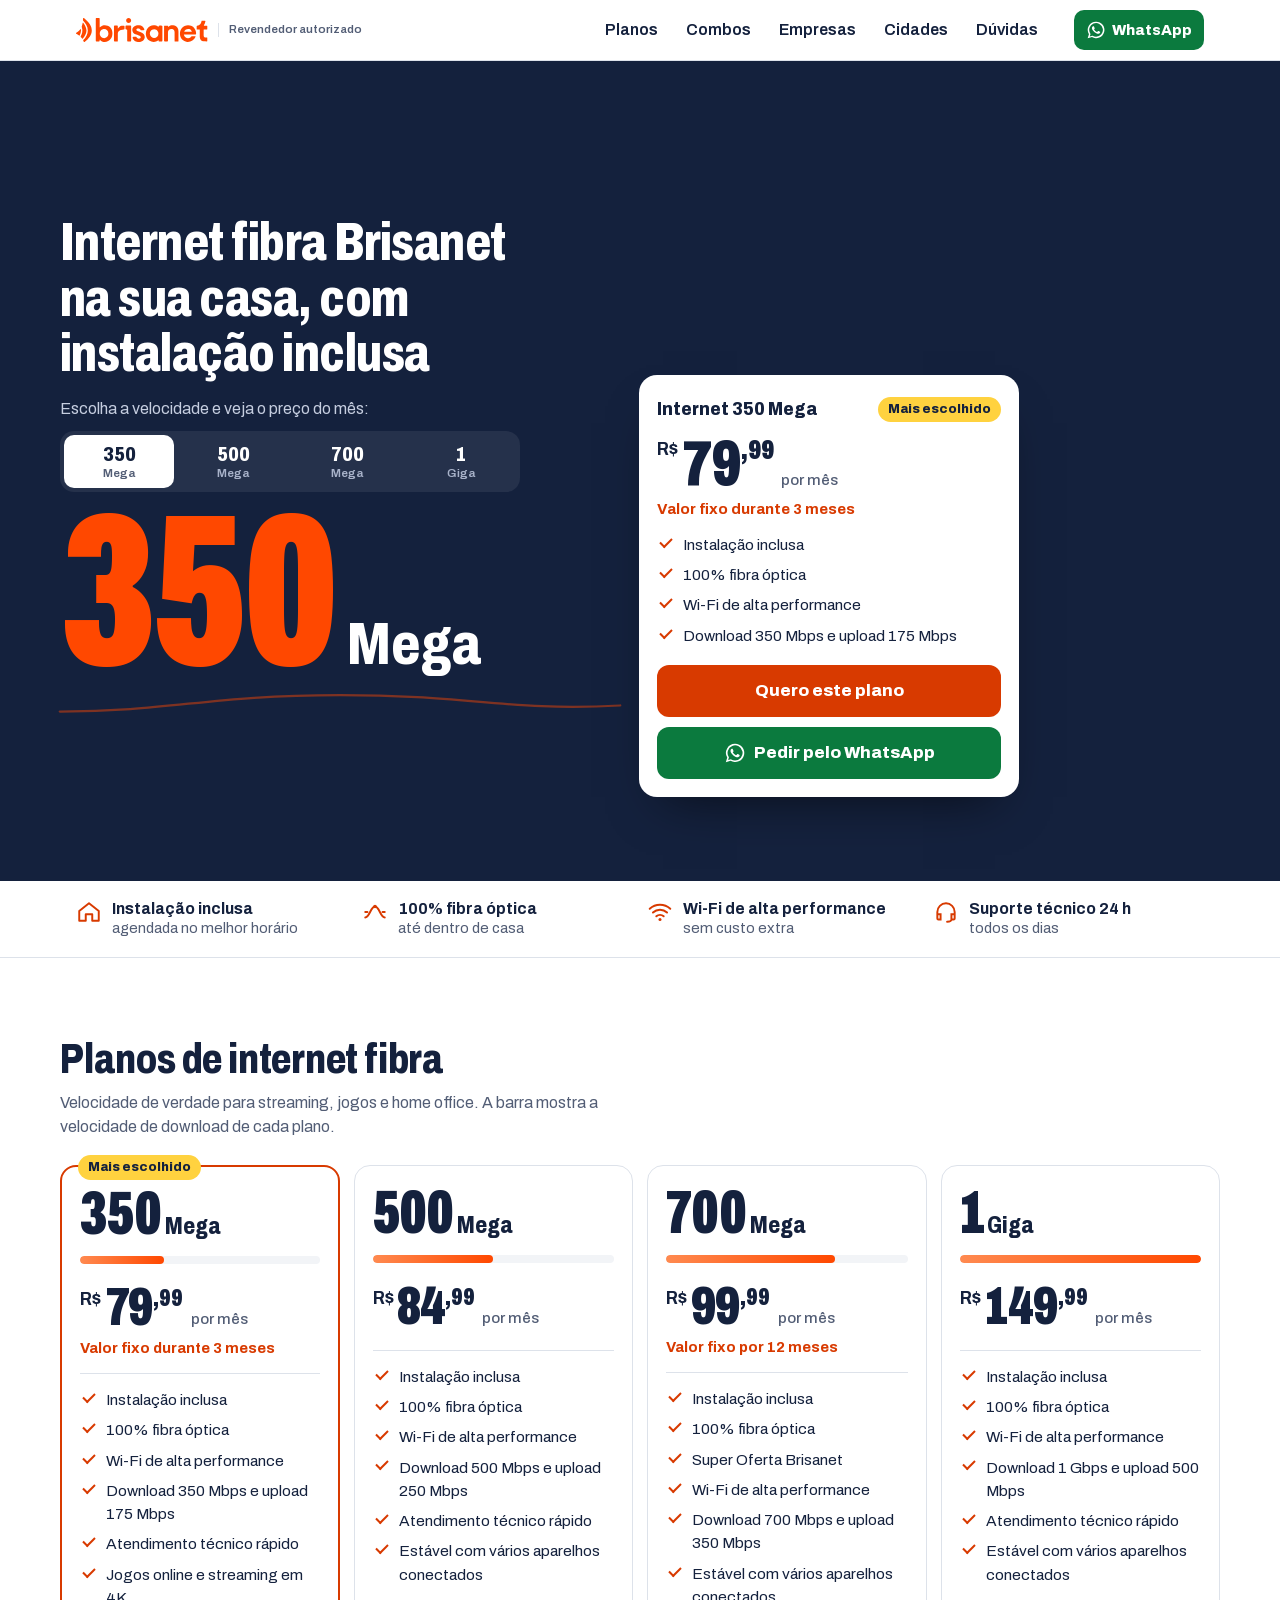
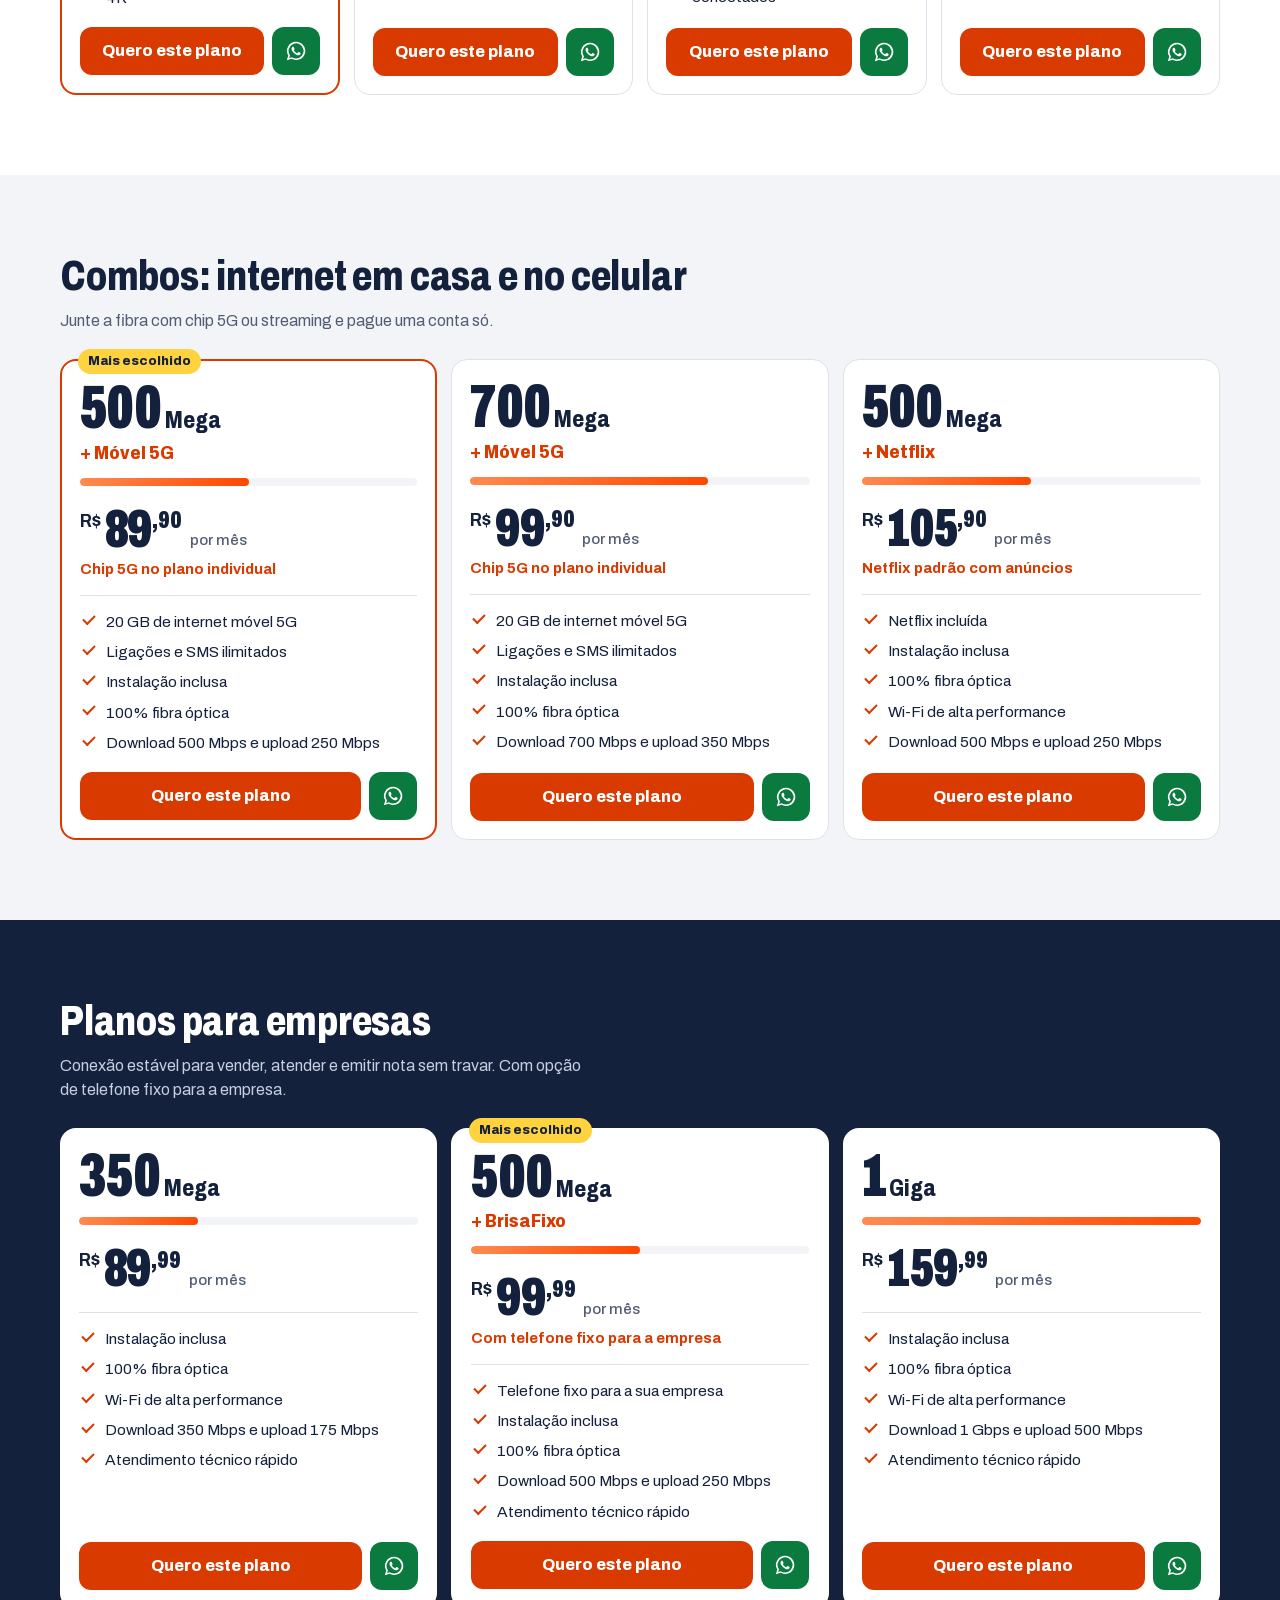
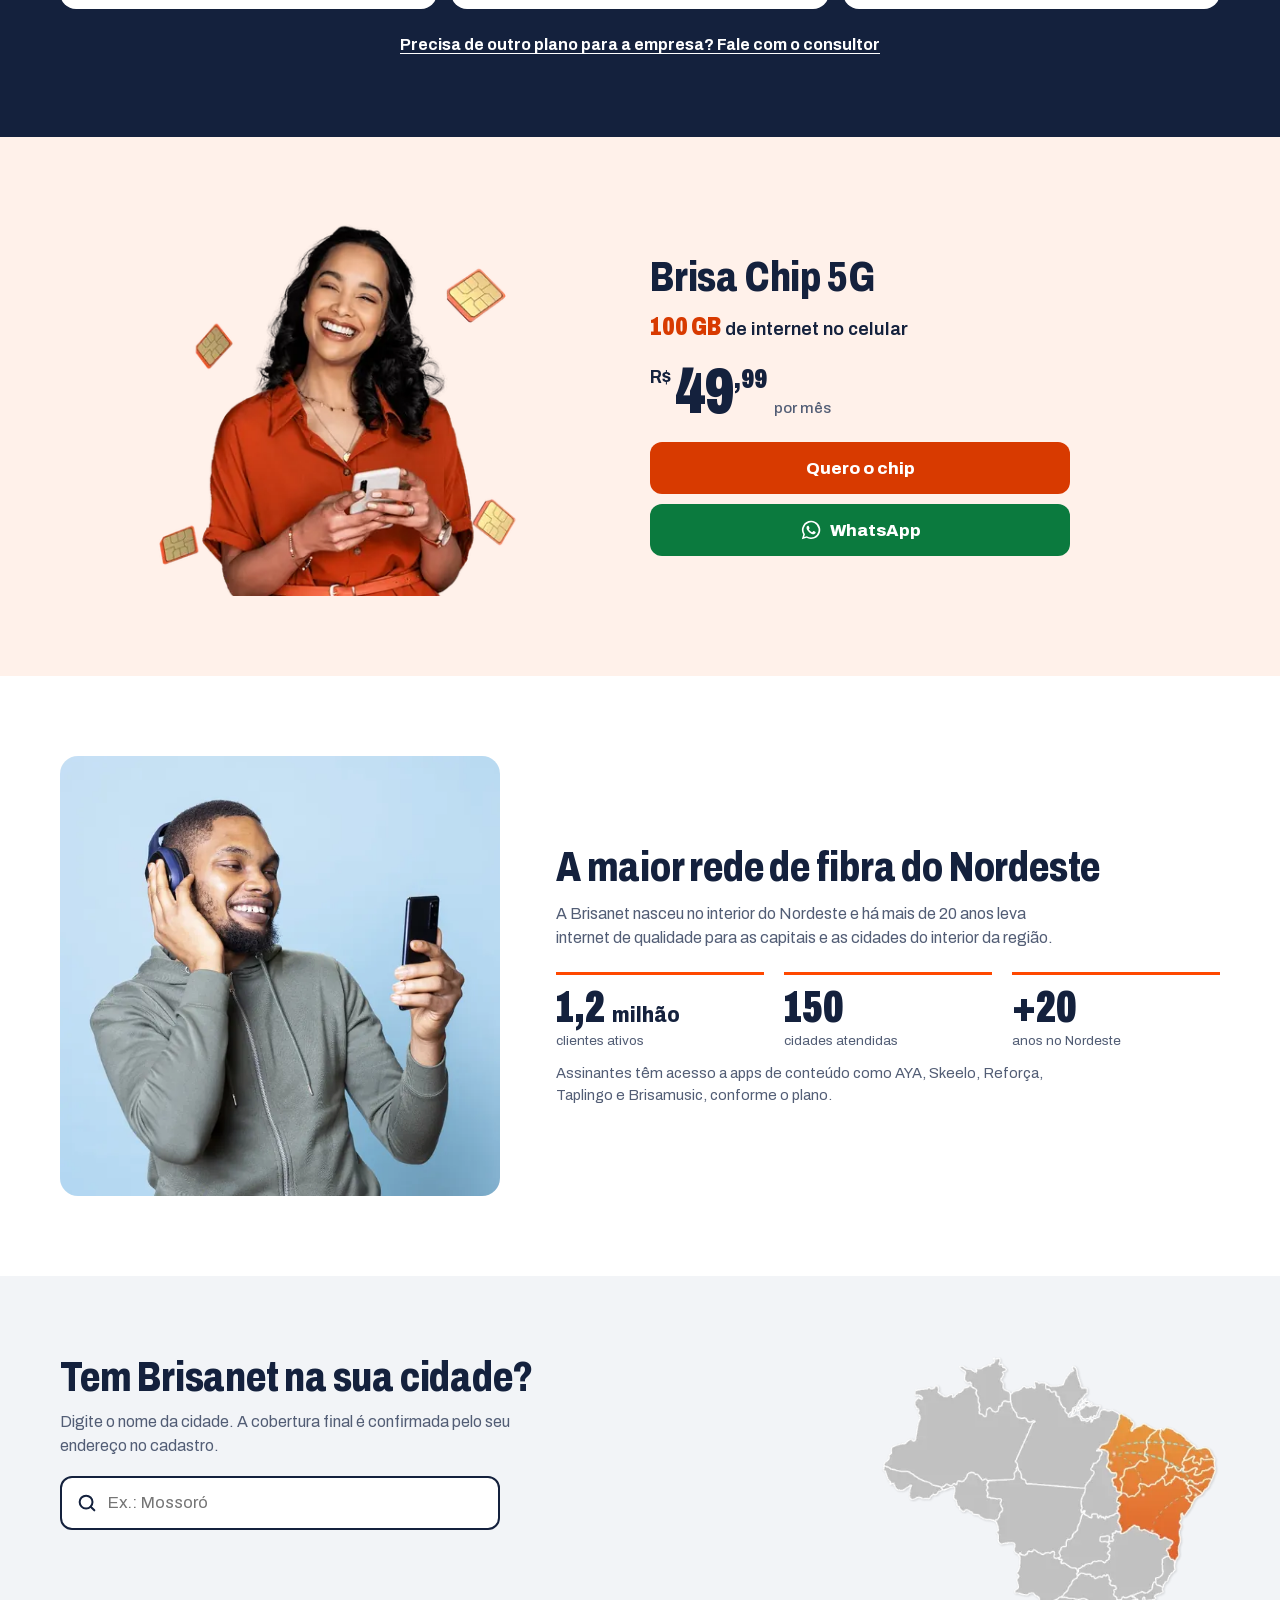
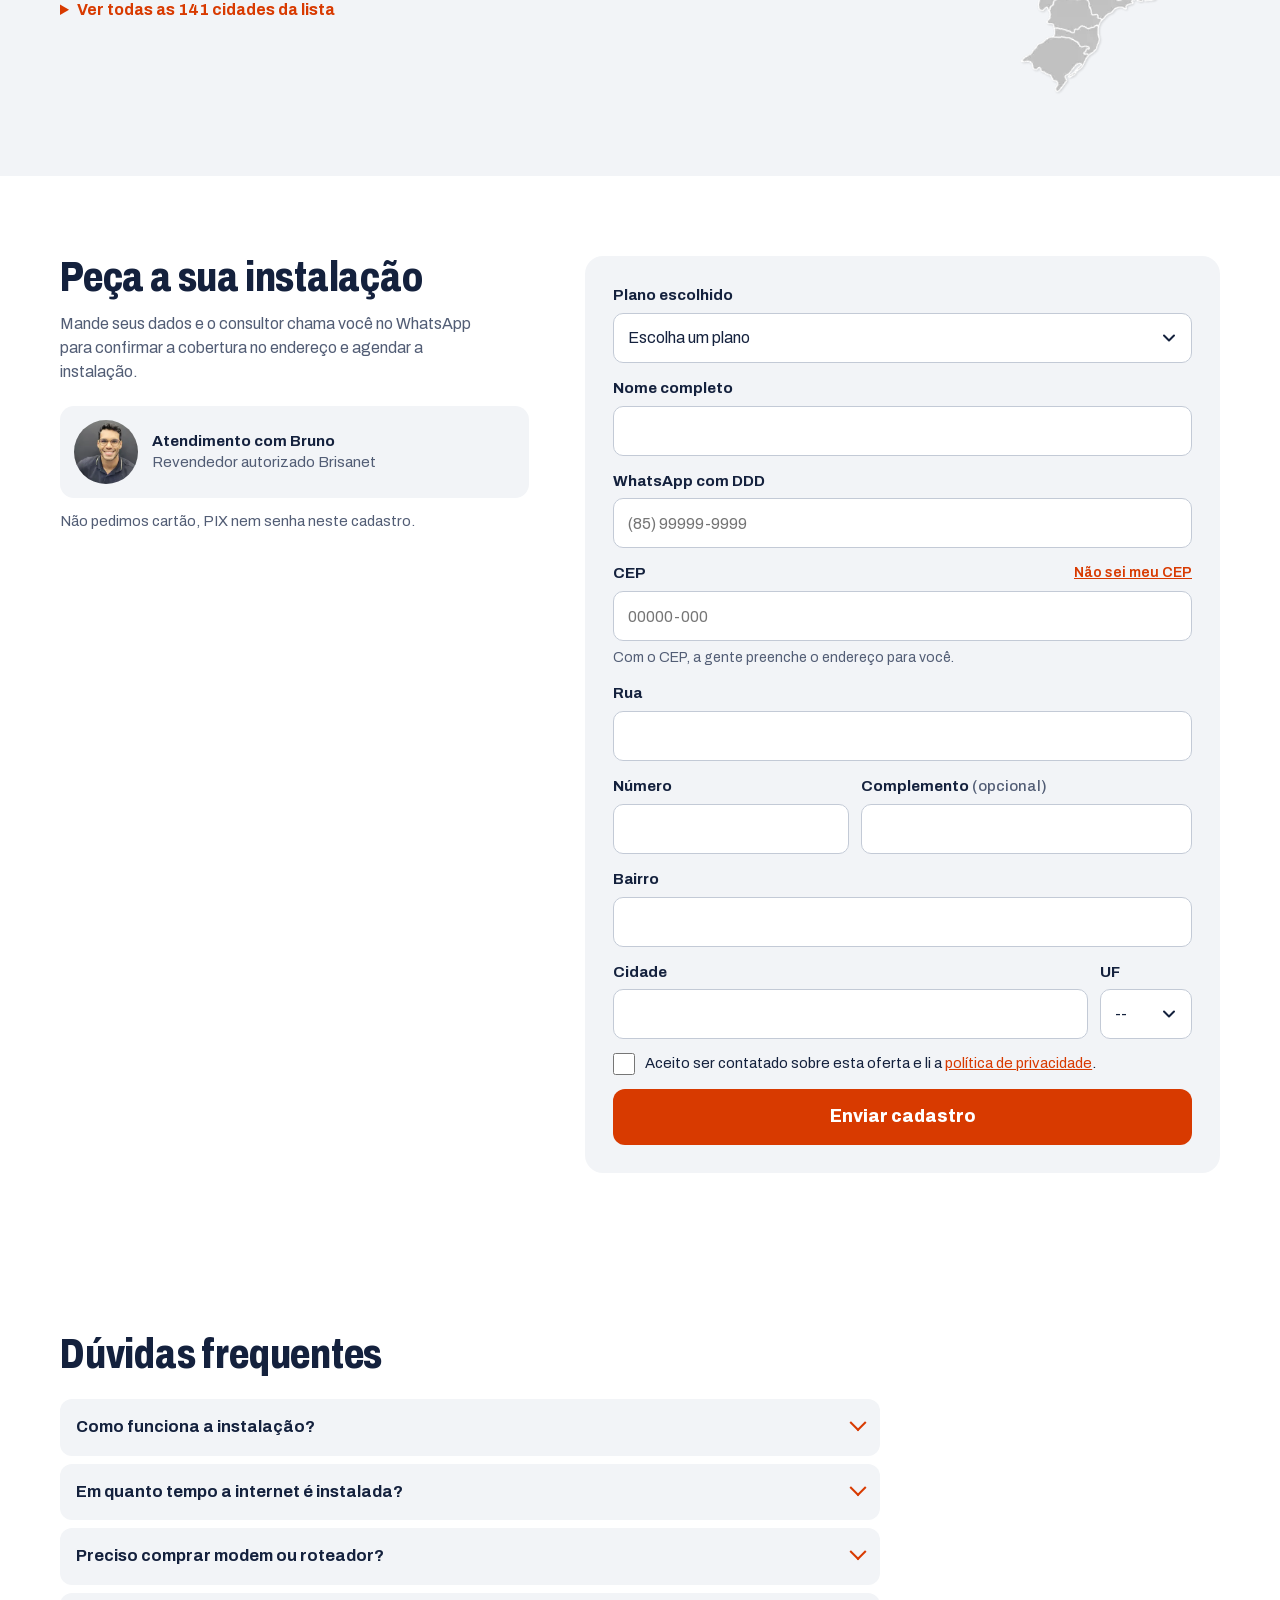
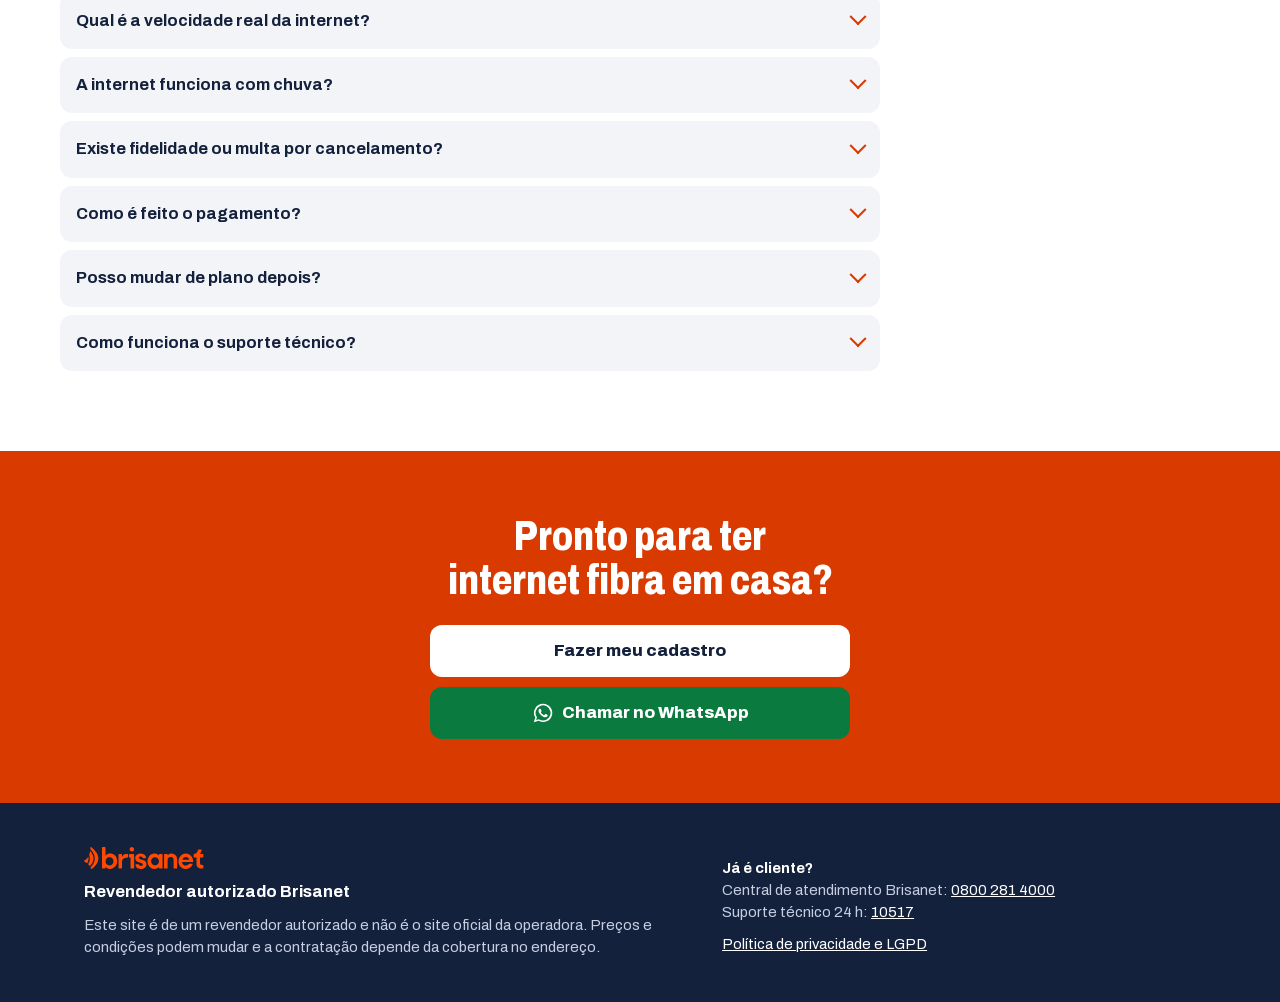
==== index.html @ 6a381bc9 "Prévia da página de ofertas de internet fibra" ====
<!doctype html>
<html lang="pt-BR" data-ads="AW-11127318292" data-ads-conversao="AW-11127318292/Clj4CPLHtpAbENqet6BB">
<head>
<meta charset="utf-8">
<meta name="viewport" content="width=device-width, initial-scale=1">
<meta name="robots" content="noindex, nofollow">
<title>Ofertas Brisanet | Internet fibra, combos e planos para empresas</title>
<meta name="description" content="Internet 100% fibra óptica da Brisanet com instalação inclusa. Veja os planos residenciais, combos com chip 5G e planos para empresas, e contrate com um revendedor autorizado pelo WhatsApp.">
<link rel="canonical" href="https://www.brisanetoferta.com.br/">
<meta name="theme-color" content="#d83a00">
<meta property="og:type" content="website">
<meta property="og:title" content="Ofertas Brisanet | Internet fibra com instalação inclusa">
<meta property="og:description" content="Planos de internet fibra, combos e planos para empresas. Contrate com um revendedor autorizado.">
<meta property="og:url" content="https://www.brisanetoferta.com.br/">
<meta property="og:image" content="https://www.brisanetoferta.com.br/assets/img/og.jpg">
<meta name="twitter:card" content="summary_large_image">
<link rel="icon" href="favicon.ico">
<link rel="preload" href="assets/fontes/archivo.woff2" as="font" type="font/woff2" crossorigin>
<link rel="preload" href="planos.json" as="fetch" crossorigin>
<link rel="stylesheet" href="assets/estilo.css?v=1">
</head>
<body>
<a class="pular" href="#planos">Pular para os planos</a>

<header class="topo">
  <div class="topo-in">
    <a class="marca" href="#inicio" aria-label="Ofertas Brisanet, início">
      <img src="assets/img/brisanet.svg" alt="Brisanet" width="132" height="24">
      <span class="selo-revenda">Revendedor autorizado</span>
    </a>
    <nav class="menu" aria-label="Seções">
      <a href="#planos">Planos</a>
      <a href="#combos">Combos</a>
      <a href="#empresas">Empresas</a>
      <a href="#cidades">Cidades</a>
      <a href="#duvidas">Dúvidas</a>
    </nav>
    <a class="topo-wa js-wa" data-msg="Olá! Vim pelo site de ofertas e quero saber dos planos de internet." href="#cadastro">
      <svg aria-hidden="true" viewBox="0 0 24 24"><use href="#i-wa"/></svg><span>WhatsApp</span>
    </a>
  </div>
</header>

<main id="inicio">
  <section class="hero" aria-labelledby="hero-titulo">
    <div class="hero-in">
      <div class="hero-texto">
        <h1 id="hero-titulo">Internet fibra Brisanet na sua casa, com instalação inclusa</h1>
        <p class="hero-sub">Escolha a velocidade e veja o preço do mês:</p>
        <div class="seletor" role="radiogroup" aria-label="Velocidade do plano" id="seletor"></div>
        <div class="velocimetro" aria-live="polite">
          <p class="numero"><span id="hero-num">350</span><span class="unidade" id="hero-uni">Mega</span></p>
          <svg class="fibra" viewBox="0 0 600 40" preserveAspectRatio="none" aria-hidden="true">
            <path class="base" pathLength="100" d="M0 30 C 120 30, 160 8, 300 8 S 480 30, 600 22"/>
            <path class="pulso" pathLength="100" d="M0 30 C 120 30, 160 8, 300 8 S 480 30, 600 22"/>
          </svg>
        </div>
      </div>
      <div class="hero-lado">
        <picture class="hero-foto">
          <source media="(min-width: 960px)" srcset="assets/img/familia-950.webp">
          <img src="[data-uri]" alt="Família brincando na sala de casa" width="950" height="717" fetchpriority="high">
        </picture>
        <div class="oferta" id="oferta">
          <div class="oferta-topo"><p class="oferta-nome" id="oferta-nome">Internet 350 Mega</p><span class="selo" id="oferta-selo" hidden>Mais escolhido</span></div>
          <p class="preco"><span class="rs">R$</span><span class="int" id="oferta-int">79</span><span class="cent" id="oferta-cent">,99</span><span class="mes">por mês</span></p>
          <p class="oferta-obs" id="oferta-obs"></p>
          <ul class="oferta-itens" id="oferta-itens"></ul>
          <div class="oferta-acoes">
            <a class="btn btn-principal js-quero" id="oferta-quero" href="#cadastro">Quero este plano</a>
            <a class="btn btn-wa js-wa" id="oferta-wa" href="#cadastro"><svg aria-hidden="true" viewBox="0 0 24 24"><use href="#i-wa"/></svg>Pedir pelo WhatsApp</a>
          </div>
        </div>
      </div>
    </div>
  </section>

  <section class="vantagens" aria-label="O que todo plano tem">
    <ul>
      <li><svg aria-hidden="true" viewBox="0 0 24 24"><use href="#i-casa"/></svg><span><b>Instalação inclusa</b> agendada no melhor horário</span></li>
      <li><svg aria-hidden="true" viewBox="0 0 24 24"><use href="#i-fibra"/></svg><span><b>100% fibra óptica</b> até dentro de casa</span></li>
      <li><svg aria-hidden="true" viewBox="0 0 24 24"><use href="#i-wifi"/></svg><span><b>Wi-Fi de alta performance</b> sem custo extra</span></li>
      <li><svg aria-hidden="true" viewBox="0 0 24 24"><use href="#i-suporte"/></svg><span><b>Suporte técnico 24 h</b> todos os dias</span></li>
    </ul>
  </section>

  <section class="secao" id="planos" aria-labelledby="planos-titulo">
    <div class="cabeca">
      <h2 id="planos-titulo">Planos de internet fibra</h2>
      <p>Velocidade de verdade para streaming, jogos e home office. A barra mostra a velocidade de download de cada plano.</p>
    </div>
    <div class="grade-planos" data-categoria="residencial"></div>
  </section>

  <section class="secao secao-nevoa" id="combos" aria-labelledby="combos-titulo">
    <div class="cabeca">
      <h2 id="combos-titulo">Combos: internet em casa e no celular</h2>
      <p>Junte a fibra com chip 5G ou streaming e pague uma conta só.</p>
    </div>
    <div class="grade-planos" data-categoria="combos"></div>
  </section>

  <section class="secao secao-tinta" id="empresas" aria-labelledby="empresas-titulo">
    <div class="cabeca">
      <h2 id="empresas-titulo">Planos para empresas</h2>
      <p>Conexão estável para vender, atender e emitir nota sem travar. Com opção de telefone fixo para a empresa.</p>
    </div>
    <div class="grade-planos" data-categoria="empresarial"></div>
    <p class="nota-centro"><a class="link-claro js-wa" data-msg="Olá! Tenho uma empresa e quero falar sobre outro plano empresarial." href="#cadastro">Precisa de outro plano para a empresa? Fale com o consultor</a></p>
  </section>

  <section class="secao chip" id="chip" aria-labelledby="chip-titulo" hidden>
    <div class="chip-in">
      <picture>
        <source media="(min-width: 720px)" srcset="assets/img/chip-640.webp">
        <img src="assets/img/chip-420.webp" alt="Mulher sorrindo com o celular na mão" width="640" height="607" loading="lazy" decoding="async">
      </picture>
      <div class="chip-texto">
        <h2 id="chip-titulo">Brisa Chip 5G</h2>
        <p class="chip-gb"><span id="chip-gb">100 GB</span> de internet no celular</p>
        <p class="preco preco-escuro"><span class="rs">R$</span><span class="int" id="chip-int">49</span><span class="cent" id="chip-cent">,99</span><span class="mes">por mês</span></p>
        <p id="chip-obs" class="chip-obs"></p>
        <div class="oferta-acoes">
          <a class="btn btn-principal js-quero" id="chip-quero" href="#cadastro">Quero o chip</a>
          <a class="btn btn-wa js-wa" id="chip-wa" href="#cadastro"><svg aria-hidden="true" viewBox="0 0 24 24"><use href="#i-wa"/></svg>WhatsApp</a>
        </div>
      </div>
    </div>
  </section>

  <section class="secao porque" aria-labelledby="porque-titulo">
    <div class="porque-in">
      <img class="porque-foto" src="assets/img/homem-600.webp" srcset="assets/img/homem-600.webp 600w, assets/img/homem-900.webp 900w" sizes="(min-width: 960px) 440px, 100vw" alt="Rapaz de fone de ouvido sorrindo para o celular" width="900" height="900" loading="lazy" decoding="async">
      <div>
        <h2 id="porque-titulo">A maior rede de fibra do Nordeste</h2>
        <p>A Brisanet nasceu no interior do Nordeste e há mais de 20 anos leva internet de qualidade para as capitais e as cidades do interior da região.</p>
        <dl class="numeros">
          <div><dt>clientes ativos</dt><dd>1,2 <span class="u">milhão</span></dd></div>
          <div><dt>cidades atendidas</dt><dd>150</dd></div>
          <div><dt>anos no Nordeste</dt><dd>+20</dd></div>
        </dl>
        <p class="nota">Assinantes têm acesso a apps de conteúdo como AYA, Skeelo, Reforça, Taplingo e Brisamusic, conforme o plano.</p>
      </div>
    </div>
  </section>

  <section class="secao secao-nevoa" id="cidades" aria-labelledby="cidades-titulo">
    <div class="cidades-in">
      <div>
        <h2 id="cidades-titulo">Tem Brisanet na sua cidade?</h2>
        <p>Digite o nome da cidade. A cobertura final é confirmada pelo seu endereço no cadastro.</p>
        <label class="vh" for="busca-cidade">Nome da cidade</label>
        <input id="busca-cidade" class="campo-busca" type="search" placeholder="Ex.: Mossoró" autocomplete="address-level2">
        <p class="resultado-cidade" id="resultado-cidade" aria-live="polite"></p>
        <ul class="lista-cidades" id="lista-cidades"></ul>
        <details class="todas-cidades"><summary>Ver todas as cidades da lista</summary><div id="todas-cidades"></div></details>
      </div>
      <img class="mapa" src="assets/img/nordeste-460.webp" alt="Mapa do Brasil com a região Nordeste destacada em laranja" width="460" height="460" loading="lazy" decoding="async">
    </div>
  </section>

  <section class="secao cadastro" id="cadastro" aria-labelledby="cadastro-titulo">
    <div class="cadastro-in">
      <div class="cadastro-intro">
        <h2 id="cadastro-titulo">Peça a sua instalação</h2>
        <p>Mande seus dados e o consultor chama você no WhatsApp para confirmar a cobertura no endereço e agendar a instalação.</p>
        <div class="consultor">
          <img src="assets/img/consultor-200.webp" srcset="assets/img/consultor-200.webp 1x, assets/img/consultor-400.webp 2x" alt="" width="72" height="72" loading="lazy" decoding="async">
          <p><b>Atendimento com <span class="js-consultor">o consultor</span></b><br>Revendedor autorizado <span class="js-operadora">Brisanet</span></p>
        </div>
        <p class="aviso-seguro">Não pedimos cartão, PIX nem senha neste cadastro.</p>
      </div>

      <form class="form" id="form-cadastro" novalidate>
        <div class="campo">
          <label for="f-plano">Plano escolhido</label>
          <select id="f-plano" name="plano" required></select>
        </div>
        <div class="campo">
          <label for="f-nome">Nome completo</label>
          <input id="f-nome" name="nome" autocomplete="name" required maxlength="100">
        </div>
        <div class="campo">
          <label for="f-tel">WhatsApp com DDD</label>
          <input id="f-tel" name="telefone" type="tel" inputmode="tel" autocomplete="tel-national" placeholder="(85) 99999-9999" required maxlength="16">
        </div>
        <div class="campo campo-cep">
          <label for="f-cep">CEP</label>
          <input id="f-cep" name="cep" inputmode="numeric" autocomplete="postal-code" placeholder="00000-000" maxlength="9">
          <a class="nao-sei" href="https://buscacepinter.correios.com.br/app/localidade_logradouro/index.php" target="_blank" rel="noopener">Não sei meu CEP</a>
          <p class="dica" id="cep-dica" aria-live="polite">Com o CEP, a gente preenche o endereço para você.</p>
        </div>
        <div class="campo">
          <label for="f-rua">Rua</label>
          <input id="f-rua" name="rua" autocomplete="address-line1" required maxlength="120">
        </div>
        <div class="linha-2">
          <div class="campo">
            <label for="f-num">Número</label>
            <input id="f-num" name="numero" inputmode="numeric" required maxlength="20">
          </div>
          <div class="campo">
            <label for="f-comp">Complemento <span class="opc">(opcional)</span></label>
            <input id="f-comp" name="complemento" autocomplete="address-line2" maxlength="80">
          </div>
        </div>
        <div class="campo">
          <label for="f-bairro">Bairro</label>
          <input id="f-bairro" name="bairro" autocomplete="address-level3" maxlength="80">
        </div>
        <div class="linha-2 linha-cidade">
          <div class="campo">
            <label for="f-cidade">Cidade</label>
            <input id="f-cidade" name="cidade" autocomplete="address-level2" required maxlength="80">
          </div>
          <div class="campo">
            <label for="f-uf">UF</label>
            <select id="f-uf" name="uf" autocomplete="address-level1">
              <option value="">--</option><option>AL</option><option>BA</option><option>CE</option><option>MA</option><option>PB</option><option>PE</option><option>PI</option><option>RN</option><option>SE</option><option>Outro</option>
            </select>
          </div>
        </div>
        <div class="isca" aria-hidden="true">
          <label for="f-site">Deixe este campo vazio</label>
          <input id="f-site" name="site_empresa" tabindex="-1" autocomplete="off">
        </div>
        <label class="aceite"><input type="checkbox" name="aceite" value="1" required> <span>Aceito ser contatado sobre esta oferta e li a <a href="privacidade.html">política de privacidade</a>.</span></label>
        <p class="erro-form" id="erro-form" role="alert"></p>
        <button class="btn btn-principal btn-enviar" type="submit">Enviar cadastro</button>
      </form>

      <div class="sucesso" id="sucesso" hidden tabindex="-1">
        <svg aria-hidden="true" viewBox="0 0 24 24"><use href="#i-ok"/></svg>
        <h3>Cadastro recebido</h3>
        <p id="sucesso-texto">O consultor vai chamar você no WhatsApp para confirmar a cobertura e agendar a instalação.</p>
        <p class="demo" id="sucesso-demo" hidden>Prévia de demonstração: nesta versão de teste o cadastro não é gravado.</p>
        <a class="btn btn-wa js-wa" id="sucesso-wa" href="#cadastro"><svg aria-hidden="true" viewBox="0 0 24 24"><use href="#i-wa"/></svg>Adiantar pelo WhatsApp</a>
      </div>
    </div>
  </section>

  <section class="secao duvidas" id="duvidas" aria-labelledby="duvidas-titulo">
    <h2 id="duvidas-titulo">Dúvidas frequentes</h2>
    <div class="lista-duvidas">
      <details><summary>Como funciona a instalação?</summary><p>A instalação é inclusa e feita por técnicos especializados. O horário é agendado com você, e a equipe deixa tudo funcionando, incluindo o Wi-Fi.</p></details>
      <details><summary>Em quanto tempo a internet é instalada?</summary><p>Depois da contratação, a instalação costuma ser agendada em até 48 horas. O serviço em si leva de 1 a 4 horas, conforme o local.</p></details>
      <details><summary>Preciso comprar modem ou roteador?</summary><p>Não. O equipamento necessário é fornecido, incluindo o modem com Wi-Fi.</p></details>
      <details><summary>Qual é a velocidade real da internet?</summary><p>Como em qualquer rede, podem acontecer pequenas oscilações, mas a fibra é estável no dia a dia. Se houver instabilidade, a equipe técnica resolve com agilidade.</p></details>
      <details><summary>A internet funciona com chuva?</summary><p>Sim. A fibra óptica não é afetada por chuva, diferente de outras tecnologias.</p></details>
      <details><summary>Existe fidelidade ou multa por cancelamento?</summary><p>Sim, os planos têm fidelidade contratual. Se cancelar antes do prazo, é cobrada a multa prevista em contrato. O consultor explica as condições do seu plano antes de fechar.</p></details>
      <details><summary>Como é feito o pagamento?</summary><p>Cartão de crédito, débito automático, boleto ou PIX, direto com a operadora. O vencimento é escolhido na contratação.</p></details>
      <details><summary>Posso mudar de plano depois?</summary><p>Pode. Dá para aumentar ou diminuir a velocidade quando quiser, falando com o atendimento.</p></details>
      <details><summary>Como funciona o suporte técnico?</summary><p>O suporte da Brisanet funciona 24 horas, 7 dias por semana, pelo telefone 10517, pelo WhatsApp ou pelo chat.</p></details>
    </div>
  </section>

  <section class="final" aria-labelledby="final-titulo">
    <h2 id="final-titulo">Pronto para ter internet fibra em casa?</h2>
    <div class="oferta-acoes">
      <a class="btn btn-claro" href="#cadastro">Fazer meu cadastro</a>
      <a class="btn btn-wa js-wa" data-msg="Olá! Vim pelo site de ofertas e quero contratar internet fibra." href="#cadastro"><svg aria-hidden="true" viewBox="0 0 24 24"><use href="#i-wa"/></svg>Chamar no WhatsApp</a>
    </div>
  </section>
</main>

<footer class="rodape">
  <div class="rodape-in">
    <div>
      <img src="assets/img/brisanet.svg" alt="Brisanet" width="132" height="24" class="rodape-logo">
      <p class="revenda"><b>Revendedor autorizado <span class="js-operadora">Brisanet</span></b></p>
      <p>Este site é de um revendedor autorizado e não é o site oficial da operadora. Preços e condições podem mudar e a contratação depende da cobertura no endereço.</p>
    </div>
    <div>
      <p><b>Já é cliente?</b><br>Central de atendimento Brisanet: <a href="tel:08002814000">0800 281 4000</a><br>Suporte técnico 24 h: <a href="tel:10517">10517</a></p>
      <p><a href="privacidade.html">Política de privacidade e LGPD</a></p>
    </div>
  </div>
</footer>

<div class="barra-fixa" id="barra-fixa" aria-hidden="true">
  <a class="btn btn-principal" href="#cadastro" tabindex="-1">Quero contratar</a>
  <a class="btn btn-wa js-wa" data-msg="Olá! Vim pelo site de ofertas e quero contratar internet fibra." href="#cadastro" tabindex="-1" aria-label="WhatsApp"><svg aria-hidden="true" viewBox="0 0 24 24"><use href="#i-wa"/></svg>WhatsApp</a>
</div>

<svg width="0" height="0" style="position:absolute" aria-hidden="true">
  <symbol id="i-wa" viewBox="0 0 24 24"><path fill="currentColor" d="M12.04 2a9.9 9.9 0 0 0-8.5 14.98L2 22l5.16-1.5A9.93 9.93 0 1 0 12.04 2Zm0 18.1a8.17 8.17 0 0 1-4.17-1.14l-.3-.18-3.06.89.9-2.98-.2-.31a8.2 8.2 0 1 1 6.83 3.72Zm4.5-6.13c-.25-.12-1.46-.72-1.68-.8-.23-.08-.39-.12-.55.12-.17.25-.64.8-.78.97-.15.16-.29.18-.54.06a6.7 6.7 0 0 1-3.32-2.9c-.25-.43.25-.4.72-1.33.08-.17.04-.31-.02-.43-.06-.12-.55-1.33-.76-1.82-.2-.48-.4-.41-.55-.42h-.47a.9.9 0 0 0-.65.3 2.74 2.74 0 0 0-.85 2.03 4.76 4.76 0 0 0 1 2.53 10.9 10.9 0 0 0 4.17 3.68c1.55.67 2.16.73 2.94.61.47-.07 1.46-.6 1.66-1.17.2-.58.2-1.07.15-1.17-.06-.1-.22-.17-.47-.29Z"/></symbol>
  <symbol id="i-casa" viewBox="0 0 24 24"><path fill="none" stroke="currentColor" stroke-width="1.8" stroke-linejoin="round" d="M3 11 12 4l9 7v9h-6v-6H9v6H3z"/></symbol>
  <symbol id="i-fibra" viewBox="0 0 24 24"><path fill="none" stroke="currentColor" stroke-width="1.8" stroke-linecap="round" d="M3 17c4 0 5-10 9-10s5 10 9 10M3 12h2m14 0h2"/><circle cx="12" cy="7" r="1.6" fill="currentColor"/></symbol>
  <symbol id="i-wifi" viewBox="0 0 24 24"><path fill="none" stroke="currentColor" stroke-width="1.8" stroke-linecap="round" d="M2.5 9a14 14 0 0 1 19 0M5.5 12.5a9.5 9.5 0 0 1 13 0M8.6 16a5 5 0 0 1 6.8 0"/><circle cx="12" cy="19" r="1.4" fill="currentColor"/></symbol>
  <symbol id="i-suporte" viewBox="0 0 24 24"><path fill="none" stroke="currentColor" stroke-width="1.8" stroke-linecap="round" d="M4 14v-2a8 8 0 0 1 16 0v2M4 14h3v5H5a1 1 0 0 1-1-1zm16 0h-3v5h2a1 1 0 0 0 1-1zM17 19c0 1.5-2 2-4 2"/></symbol>
  <symbol id="i-ok" viewBox="0 0 24 24"><circle cx="12" cy="12" r="10" fill="currentColor"/><path fill="none" stroke="#fff" stroke-width="2.2" stroke-linecap="round" stroke-linejoin="round" d="m7.5 12.5 3 3 6-6.5"/></symbol>
</svg>
<noscript><p class="sem-js">Ative o JavaScript para ver os preços, ou chame no WhatsApp pelo número do anúncio.</p></noscript>
<script src="assets/app.js?v=1" defer></script>
</body>
</html>
---- assets/estilo.css ----
@font-face{font-family:Archivo;font-style:normal;font-weight:100 900;font-stretch:62% 125%;font-display:swap;src:url(fontes/archivo.woff2) format("woff2")}

:root{
  --laranja:#ff4800;          /* cor da marca: numerais grandes e linha de fibra */
  --laranja-botao:#d83a00;    /* botões com texto branco (contraste AA) */
  --laranja-escuro:#b02f00;
  --laranja-claro:#fff1ea;
  --tinta:#14213d;
  --tinta-2:#1f2f55;
  --suave:#525d75;
  --linha:#dde2ea;
  --nevoa:#f2f4f7;
  --amarelo:#ffd23f;
  --verde:#0b7a3e;
  --verde-escuro:#08602f;
  --erro:#b42318;
  --largura:1160px;
}

*,*::before,*::after{box-sizing:border-box}
html{scroll-behavior:smooth;scroll-padding-top:72px;-webkit-text-size-adjust:100%}
@media (prefers-reduced-motion:reduce){html{scroll-behavior:auto}}
body{margin:0;background:#fff;color:var(--tinta);font-family:Archivo,system-ui,-apple-system,"Segoe UI",sans-serif;font-size:1rem;line-height:1.5;padding-bottom:76px}
img{max-width:100%;height:auto;display:block}
a{color:var(--laranja-botao)}
h1,h2,h3{margin:0;line-height:1.05;text-wrap:balance}
p{margin:0}
button,input,select{font:inherit;color:inherit}
:focus-visible{outline:3px solid var(--amarelo);outline-offset:2px}
.vh{position:absolute;width:1px;height:1px;overflow:hidden;clip:rect(0 0 0 0);white-space:nowrap}
[hidden]{display:none!important}
.pular{position:absolute;left:12px;top:-60px;z-index:60;background:var(--tinta);color:#fff;padding:10px 14px;border-radius:8px;font-weight:700}
.pular:focus{top:10px}

/* ---------- botões ---------- */
.btn{display:inline-flex;align-items:center;justify-content:center;gap:8px;min-height:52px;padding:12px 20px;border:0;border-radius:12px;font-weight:800;font-size:1.05rem;line-height:1.15;text-align:center;text-decoration:none;cursor:pointer;transition:background-color .15s}
.btn svg{width:22px;height:22px;flex:none}
.btn-principal{background:var(--laranja-botao);color:#fff}
.btn-principal:hover{background:var(--laranja-escuro)}
.btn-wa{background:var(--verde);color:#fff}
.btn-wa:hover{background:var(--verde-escuro)}
.btn-claro{background:#fff;color:var(--tinta)}
.btn-claro:hover{background:var(--nevoa)}

/* ---------- topo ---------- */
.topo{position:sticky;top:0;z-index:40;background:#fff;border-bottom:1px solid var(--linha)}
.topo-in{max-width:var(--largura);margin:0 auto;padding:10px 16px;display:flex;align-items:center;gap:12px;min-height:60px}
.marca{display:flex;align-items:center;gap:10px;text-decoration:none;margin-right:auto;min-width:0}
.marca img{width:112px;height:auto}
.selo-revenda{font-size:.72rem;line-height:1.15;font-weight:600;color:var(--suave);border-left:1px solid var(--linha);padding-left:10px;max-width:9ch}
.menu{display:none}
.topo-wa{display:inline-flex;align-items:center;gap:6px;background:var(--verde);color:#fff;text-decoration:none;font-weight:800;font-size:.92rem;padding:9px 12px;border-radius:10px;white-space:nowrap}
.topo-wa svg{width:20px;height:20px}

/* ---------- hero ---------- */
.hero{background:var(--tinta);color:#fff;padding:28px 16px 40px;overflow:hidden}
.hero-in{max-width:var(--largura);margin:0 auto;display:grid;gap:22px}
.hero h1{font-size:clamp(1.9rem,1.2rem + 3.2vw,3.3rem);font-weight:800;font-stretch:76%;letter-spacing:-.01em;max-width:17ch}
.hero-sub{color:#c6cee0;margin:16px 0 10px;font-size:1rem}
.seletor{display:grid;grid-template-columns:repeat(4,1fr);gap:4px;background:rgba(255,255,255,.07);padding:4px;border-radius:14px;max-width:460px}
.seletor button{background:transparent;color:#fff;border:0;border-radius:10px;padding:9px 2px 8px;cursor:pointer;font-weight:800;font-stretch:80%;font-size:1.3rem;line-height:1}
.seletor button small{display:block;font-size:.74rem;font-weight:600;font-stretch:100%;color:#a9b3ca;margin-top:3px}
.seletor button[aria-checked="true"]{background:#fff;color:var(--tinta)}
.seletor button[aria-checked="true"] small{color:var(--suave)}
.seletor button:not([aria-checked="true"]):hover{background:rgba(255,255,255,.1)}
.velocimetro{margin-top:14px;max-width:560px}
.numero{display:flex;align-items:baseline;gap:.06em;margin:0;color:var(--laranja);font-weight:900;font-stretch:62%;font-size:clamp(7.2rem,2.6rem + 21vw,13.5rem);line-height:.8;letter-spacing:-.015em;font-variant-numeric:tabular-nums}
.numero .unidade{color:#fff;font-size:.27em;font-weight:800;font-stretch:78%;letter-spacing:0}
.numero.troca #hero-num{animation:sobe .32s cubic-bezier(.2,.7,.2,1)}
@keyframes sobe{from{transform:translateY(.12em);opacity:.25}to{transform:none;opacity:1}}
.fibra{display:block;width:100%;height:30px;margin-top:10px;overflow:visible}
.fibra path{fill:none;stroke-linecap:round}
.fibra .base{stroke:rgba(255,72,0,.45);stroke-width:3}
.fibra .pulso{stroke:#ffe1d3;stroke-width:5;stroke-dasharray:12 120;stroke-dashoffset:12;opacity:0}
.velocimetro.anda .pulso{animation:pulso 1s cubic-bezier(.35,.1,.25,1) forwards}
@keyframes pulso{0%{stroke-dashoffset:12;opacity:1}80%{opacity:1}100%{stroke-dashoffset:-104;opacity:0}}
@media (prefers-reduced-motion:reduce){.velocimetro.anda .pulso,.numero.troca #hero-num{animation:none}}

.hero-foto{display:none}
.oferta{background:#fff;color:var(--tinta);border-radius:18px;padding:20px 18px 18px;box-shadow:0 24px 48px -24px rgba(0,0,0,.6)}
.oferta-topo{display:flex;align-items:center;justify-content:space-between;gap:10px;flex-wrap:wrap}
.oferta-nome{font-weight:800;font-stretch:85%;font-size:1.2rem}
.selo{display:inline-block;background:var(--amarelo);color:var(--tinta);font-weight:800;font-size:.8rem;line-height:1;padding:6px 10px;border-radius:999px;white-space:nowrap}
.oferta-obs{color:var(--laranja-botao);font-weight:700;font-size:.95rem;min-height:0}
.oferta-obs:empty{display:none}

/* preço no formato de etiqueta */
.preco{display:flex;align-items:flex-start;margin:8px 0 2px;line-height:1;font-weight:900;font-stretch:68%;color:var(--tinta);font-variant-numeric:tabular-nums}
.preco .rs{font-size:1.15rem;font-weight:700;font-stretch:90%;margin:.5rem .22rem 0 0}
.preco .int{font-size:4rem;letter-spacing:-.02em}
.preco .cent{font-size:1.7rem;margin-top:.32rem}
.preco .mes{align-self:flex-end;margin:0 0 .5rem .45rem;font-size:.95rem;font-weight:500;font-stretch:100%;color:var(--suave)}

.itens{list-style:none;margin:12px 0 0;padding:0;display:grid;gap:7px;font-size:.97rem}
.itens li{position:relative;padding-left:26px}
.itens li::before{content:"";position:absolute;left:3px;top:.32em;width:12px;height:7px;border-left:2.5px solid var(--laranja-botao);border-bottom:2.5px solid var(--laranja-botao);transform:rotate(-45deg)}
.oferta-acoes{display:grid;gap:10px;margin-top:18px}

/* ---------- faixa de vantagens ---------- */
.vantagens{border-bottom:1px solid var(--linha)}
.vantagens ul{list-style:none;margin:0 auto;padding:18px 16px;max-width:var(--largura);display:grid;grid-template-columns:1fr 1fr;gap:16px 14px}
.vantagens li{display:flex;gap:10px;align-items:flex-start;font-size:.92rem;line-height:1.3;color:var(--suave)}
.vantagens b{display:block;color:var(--tinta);font-size:.98rem}
.vantagens svg{width:26px;height:26px;flex:none;color:var(--laranja-botao)}

/* ---------- seções ---------- */
.secao{padding:52px 16px}
.secao>*{max-width:var(--largura);margin-left:auto;margin-right:auto}
.secao-nevoa{background:var(--nevoa)}
.secao-tinta{background:var(--tinta);color:#fff}
.cabeca{margin-bottom:26px}
.cabeca h2,.secao h2{font-size:clamp(1.75rem,1.25rem + 2.2vw,2.6rem);font-weight:800;font-stretch:78%;letter-spacing:-.005em}
.cabeca p{margin-top:10px;color:var(--suave);max-width:60ch}
.secao-tinta .cabeca p{color:#c6cee0}
.nota-centro{margin-top:24px;text-align:center}
.link-claro{color:#fff;font-weight:700;text-underline-offset:3px}

/* cartões de plano */
.grade-planos{display:grid;gap:14px}
.plano{background:#fff;color:var(--tinta);border:1px solid var(--linha);border-radius:16px;padding:20px 18px 18px;display:flex;flex-direction:column;position:relative}
.plano.destaque{border:2px solid var(--laranja-botao)}
.plano .selo{position:absolute;top:-12px;left:16px}
.plano-tit{display:flex;flex-wrap:wrap;align-items:baseline;column-gap:.18em;font-weight:900;font-stretch:64%;line-height:.9}
.plano-tit .n{font-size:3.6rem;color:var(--tinta);letter-spacing:-.01em}
.plano-tit .u{font-size:1.45rem;font-weight:800;font-stretch:80%}
.plano-tit .extra{flex-basis:100%;font-size:1.2rem;font-weight:800;font-stretch:85%;color:var(--laranja-botao);margin-top:6px;line-height:1.15}
.barra-vel{height:8px;border-radius:99px;background:var(--nevoa);margin:14px 0 4px;overflow:hidden}
.barra-vel span{display:block;height:100%;width:calc(var(--p,0)*100%);background:linear-gradient(90deg,#ff8a50,var(--laranja));border-radius:inherit}
.barra-legenda{font-size:.8rem;color:var(--suave)}
.plano .preco{margin-top:14px}
.plano .preco .int{font-size:3.3rem}
.plano .preco .cent{font-size:1.45rem}
.plano-obs{color:var(--laranja-botao);font-weight:700;font-size:.93rem}
.plano .itens{margin-top:14px;padding-top:14px;border-top:1px solid var(--linha)}
.plano-acoes{display:grid;grid-template-columns:1fr auto;gap:8px;margin-top:auto;padding-top:18px}
.plano-acoes .btn{min-height:48px;padding:10px 14px;font-size:1rem}
.plano-acoes .btn-wa{padding:10px 13px}
.secao-tinta .plano{border-color:transparent}

/* chip */
.chip{background:var(--laranja-claro)}
.chip-in{display:grid;gap:20px;align-items:center}
.chip-in picture img{width:100%;max-width:400px;margin:0 auto}
.chip-gb{margin-top:8px;font-size:1.15rem;font-weight:600}
.chip-gb span{font-weight:900;font-stretch:70%;font-size:1.6rem;color:var(--laranja-botao)}
.preco-escuro{margin-top:14px}
.chip-obs{color:var(--suave)}
.chip-obs:empty{display:none}
.chip .oferta-acoes{max-width:420px}

/* por que */
.porque-in{display:grid;gap:24px;align-items:center}
.porque-foto{border-radius:18px;width:100%;max-width:440px;aspect-ratio:1;object-fit:cover}
.porque-in p{margin-top:12px;color:var(--suave);max-width:58ch}
.numeros{display:grid;grid-template-columns:repeat(3,1fr);gap:10px;margin:22px 0 0}
.numeros div{display:flex;flex-direction:column-reverse;border-top:3px solid var(--laranja);padding-top:10px}
.numeros dt{font-size:.85rem;color:var(--suave);line-height:1.2;margin-top:4px}
.numeros dd{margin:0;font-weight:900;font-stretch:66%;font-size:clamp(1.9rem,1.4rem + 2vw,2.8rem);line-height:1;white-space:nowrap}
.numeros dd .u{font-size:.5em;font-stretch:85%;font-weight:800;margin-left:2px}
.nota{font-size:.92rem}

/* cidades */
.cidades-in{display:grid;gap:24px;align-items:start}
.cidades-in>div>p{margin-top:10px;color:var(--suave);max-width:52ch}
.campo-busca{display:block;width:100%;max-width:440px;margin-top:18px;height:54px;padding:0 16px 0 46px;border:2px solid var(--tinta);border-radius:12px;background:#fff url("data:image/svg+xml,%3Csvg xmlns='http://www.w3.org/2000/svg' viewBox='0 0 24 24' fill='none' stroke='%2314213d' stroke-width='2.2' stroke-linecap='round'%3E%3Ccircle cx='11' cy='11' r='7'/%3E%3Cpath d='m20 20-4-4'/%3E%3C/svg%3E") no-repeat 14px center/22px;font-size:1.05rem}
.resultado-cidade{margin-top:14px;font-weight:700;min-height:1.5em}
.resultado-cidade.sim{color:var(--verde)}
.lista-cidades{list-style:none;margin:10px 0 0;padding:0;display:flex;flex-wrap:wrap;gap:8px;max-width:560px}
.lista-cidades button{background:#fff;border:1px solid var(--linha);border-radius:999px;padding:8px 14px;cursor:pointer;font-weight:600;font-size:.95rem}
.lista-cidades button:hover{border-color:var(--tinta)}
.todas-cidades{margin-top:18px;max-width:560px}
.todas-cidades summary{cursor:pointer;font-weight:700;color:var(--laranja-botao);padding:6px 0}
#todas-cidades{columns:2;column-gap:20px;font-size:.9rem;color:var(--suave);margin-top:10px}
#todas-cidades h3{font-size:.95rem;color:var(--tinta);margin:10px 0 4px;break-after:avoid}
#todas-cidades p{line-height:1.45}
.mapa{width:100%;max-width:300px;margin:0 auto}

/* cadastro */
.cadastro-in{display:grid;gap:26px;align-items:start}
.cadastro-intro>p{margin-top:12px;color:var(--suave);max-width:46ch}
.consultor{display:flex;align-items:center;gap:14px;margin-top:22px;padding:14px;border-radius:14px;background:var(--nevoa)}
.consultor img{width:64px;height:64px;border-radius:50%;object-fit:cover}
.consultor p{font-size:.95rem;color:var(--suave);line-height:1.35}
.consultor b{color:var(--tinta)}
.aviso-seguro{margin-top:14px;font-size:.92rem;color:var(--suave)}
.form{display:grid;gap:14px;background:var(--nevoa);border-radius:18px;padding:20px 16px}
.campo{display:grid;gap:6px;position:relative}
.campo label{font-weight:700;font-size:.95rem}
.campo .opc{font-weight:500;color:var(--suave)}
.campo input,.campo select{width:100%;height:50px;padding:0 14px;border:1.5px solid #c3cad6;border-radius:10px;background:#fff;font-size:1rem}
.campo select{appearance:none;background:#fff url("data:image/svg+xml,%3Csvg xmlns='http://www.w3.org/2000/svg' viewBox='0 0 24 24' fill='none' stroke='%2314213d' stroke-width='2.4' stroke-linecap='round' stroke-linejoin='round'%3E%3Cpath d='m6 9 6 6 6-6'/%3E%3C/svg%3E") no-repeat right 12px center/20px;padding-right:40px}
.campo input:focus,.campo select:focus{border-color:var(--tinta);outline:none;box-shadow:0 0 0 3px rgba(20,33,61,.15)}
.campo.erro input,.campo.erro select{border-color:var(--erro);background-color:#fff7f6}
.campo .msg-erro{color:var(--erro);font-size:.88rem;font-weight:600}
.campo.marcado select{animation:marca 1.2s ease-out}
@keyframes marca{0%{box-shadow:0 0 0 4px var(--amarelo)}100%{box-shadow:0 0 0 0 transparent}}
.campo-cep .nao-sei{position:absolute;right:0;top:0;font-size:.88rem;font-weight:600}
.dica{font-size:.88rem;color:var(--suave)}
.dica.ok{color:var(--verde);font-weight:600}
.linha-2{display:grid;grid-template-columns:1fr 1.4fr;gap:12px}
.linha-cidade{grid-template-columns:1fr 92px}
.isca{position:absolute;left:-9999px;width:1px;height:1px;overflow:hidden}
.aceite{display:flex;gap:10px;align-items:flex-start;font-size:.93rem;line-height:1.4;cursor:pointer}
.aceite input{width:22px;height:22px;flex:none;margin:0;accent-color:var(--laranja-botao)}
.aceite.erro span{color:var(--erro)}
.erro-form{color:var(--erro);font-weight:700}
.erro-form:empty{display:none}
.btn-enviar{width:100%;font-size:1.1rem;min-height:56px}
.btn-enviar[disabled]{opacity:.7;cursor:progress}
.sucesso{background:var(--nevoa);border-radius:18px;padding:28px 20px;display:grid;gap:12px;justify-items:start}
.sucesso>svg{width:44px;height:44px;color:var(--verde)}
.sucesso h3{font-size:1.7rem;font-weight:800;font-stretch:80%}
.sucesso p{color:var(--suave)}
.sucesso .demo{color:var(--laranja-botao);font-weight:700}

/* dúvidas */
.duvidas h2{margin-bottom:22px}
.lista-duvidas{display:grid;gap:8px;max-width:820px;margin-left:max(0px,calc((100% - var(--largura)) / 2))}
.lista-duvidas details{background:var(--nevoa);border-radius:12px}
.lista-duvidas summary{list-style:none;cursor:pointer;display:flex;justify-content:space-between;align-items:center;gap:14px;padding:16px;font-weight:700;font-size:1.02rem}
.lista-duvidas summary::-webkit-details-marker{display:none}
.lista-duvidas summary::after{content:"";flex:none;width:12px;height:12px;border-right:2.5px solid var(--laranja-botao);border-bottom:2.5px solid var(--laranja-botao);transform:rotate(45deg) translate(-3px,-3px);transition:transform .2s}
.lista-duvidas details[open] summary::after{transform:rotate(-135deg) translate(-3px,-3px)}
.lista-duvidas details p{padding:0 16px 16px;color:var(--suave);max-width:70ch}

/* chamada final */
.final{background:var(--laranja-botao);color:#fff;padding:44px 16px;text-align:center}
.final h2{font-size:clamp(1.75rem,1.25rem + 2.2vw,2.6rem);font-weight:800;font-stretch:78%;max-width:20ch;margin:0 auto}
.final .oferta-acoes{max-width:420px;margin:22px auto 0}

/* rodapé */
.rodape{background:var(--tinta);color:#c6cee0;font-size:.92rem}
.rodape-in{max-width:var(--largura);margin:0 auto;padding:36px 16px;display:grid;gap:22px}
.rodape p{margin-top:10px}
.rodape a{color:#fff}
.rodape b{color:#fff}
.rodape-logo{width:120px}
.revenda{font-size:1.05rem}

/* barra fixa do celular */
.barra-fixa{position:fixed;left:0;right:0;bottom:0;z-index:50;display:grid;grid-template-columns:1fr auto;gap:8px;padding:10px 12px calc(10px + env(safe-area-inset-bottom));background:rgba(255,255,255,.96);border-top:1px solid var(--linha);transform:translateY(110%);transition:transform .25s}
.barra-fixa.visivel{transform:none}
.barra-fixa .btn{min-height:50px;font-size:1rem}
@media (prefers-reduced-motion:reduce){.barra-fixa{transition:none}}

.sem-js{position:fixed;inset:auto 0 0 0;background:var(--amarelo);padding:12px 16px;margin:0;font-weight:700;z-index:70}

/* ---------- telas maiores ---------- */
@media (min-width:600px){
  .selo-revenda{max-width:none}
  .vantagens ul{grid-template-columns:repeat(4,1fr)}
  .grade-planos{grid-template-columns:repeat(2,1fr)}
  .chip-in{grid-template-columns:1fr 1fr}
  .numeros{gap:20px}
}
@media (min-width:960px){
  body{padding-bottom:0}
  .barra-fixa{display:none}
  .menu{display:flex;gap:4px;margin-right:12px}
  .menu a{color:var(--tinta);text-decoration:none;font-weight:600;padding:8px 12px;border-radius:8px}
  .menu a:hover{background:var(--nevoa)}
  .marca img{width:132px}
  .hero{padding:56px 24px 64px}
  .hero-in{grid-template-columns:1.02fr .98fr;gap:56px;align-items:center}
  .hero-foto{display:block}
  .hero-foto img{width:100%;aspect-ratio:950/717;object-fit:cover;border-radius:22px}
  .hero-lado{position:relative;padding-bottom:20px}
  .oferta{position:relative;width:min(380px,90%);margin:-150px 0 0 -40px}
  .secao{padding:80px 24px}
  .grade-planos[data-n="3"]{grid-template-columns:repeat(3,1fr)}
  .grade-planos[data-n="4"]{grid-template-columns:repeat(4,1fr)}
  .porque-in{grid-template-columns:440px 1fr;gap:56px}
  .cidades-in{grid-template-columns:1fr 340px;gap:56px}
  .mapa{max-width:340px}
  .cadastro-in{grid-template-columns:.85fr 1.15fr;gap:56px}
  .cadastro-intro{position:sticky;top:96px}
  .form{padding:28px}
  .rodape-in{grid-template-columns:1.3fr 1fr;padding:44px 24px}
  .final{padding:64px 24px}
}
@media (min-width:1200px){
  .plano-tit .n{font-size:3.8rem}
}
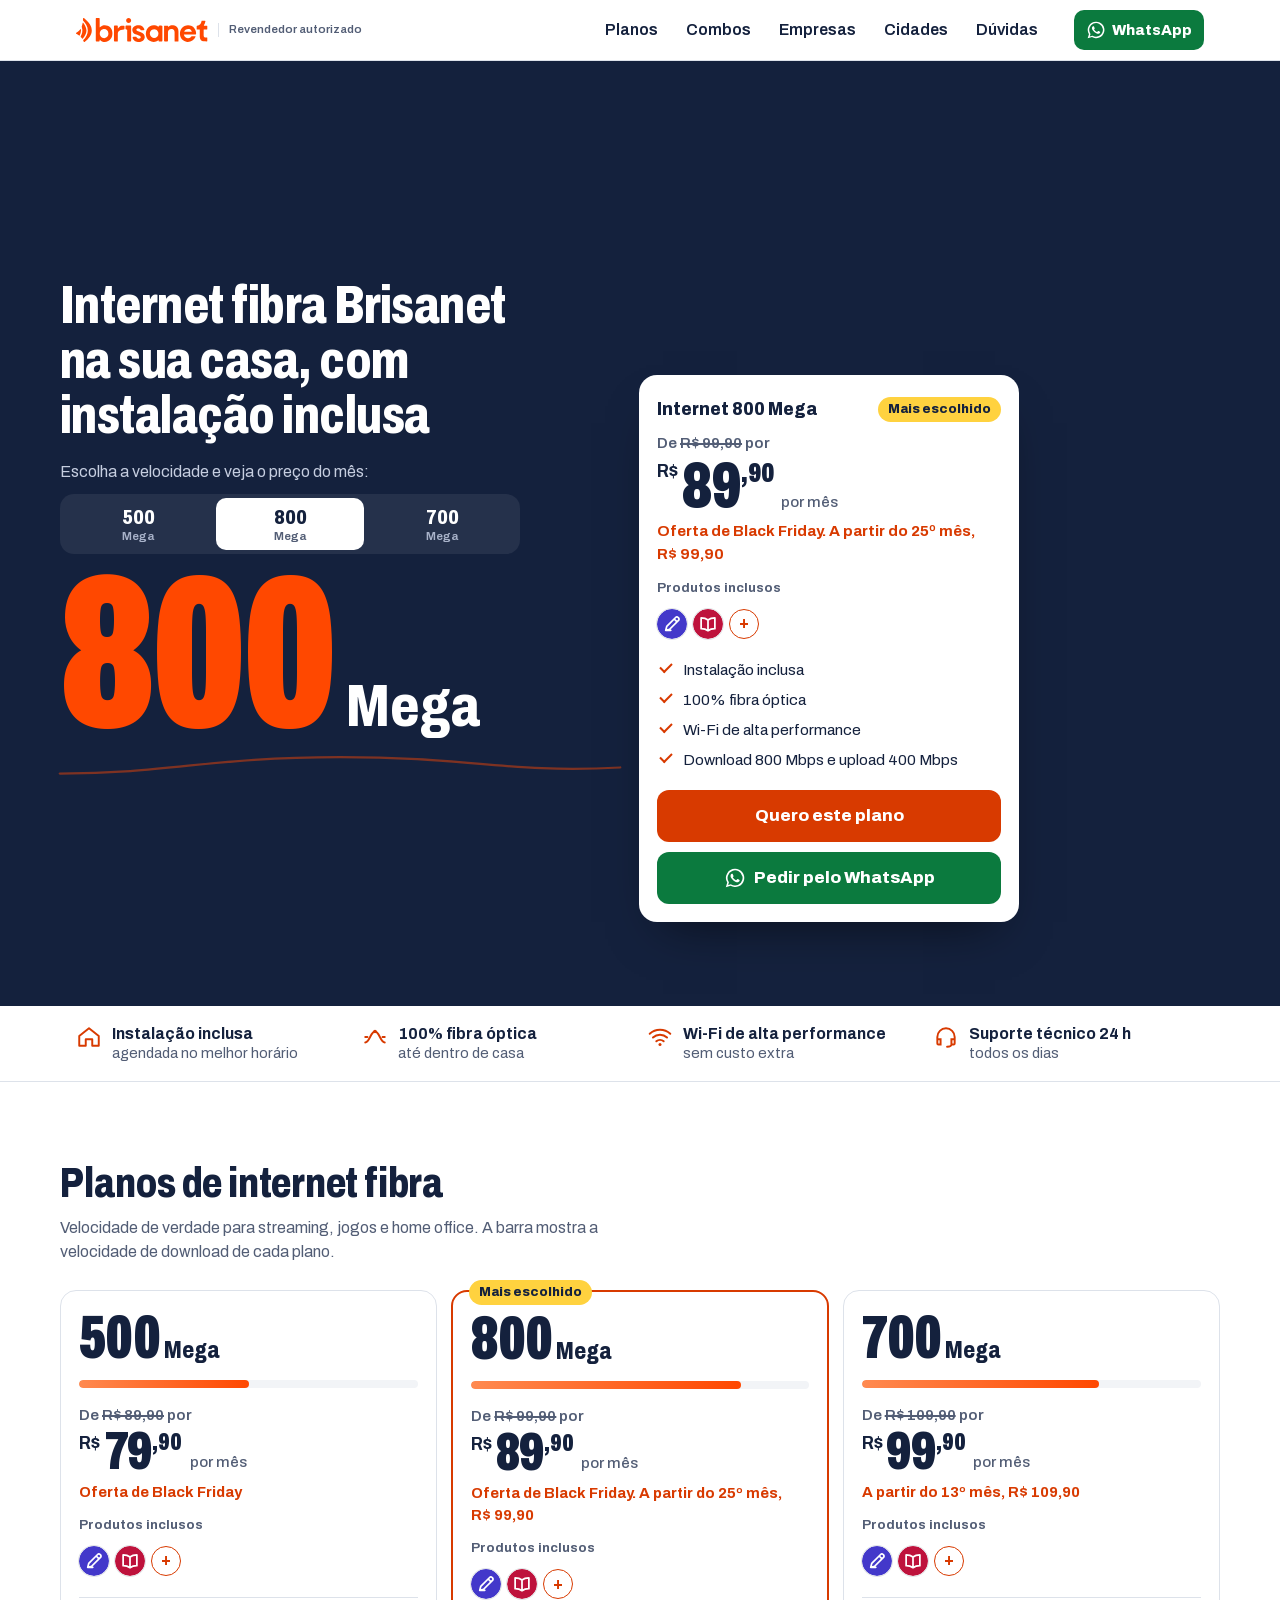
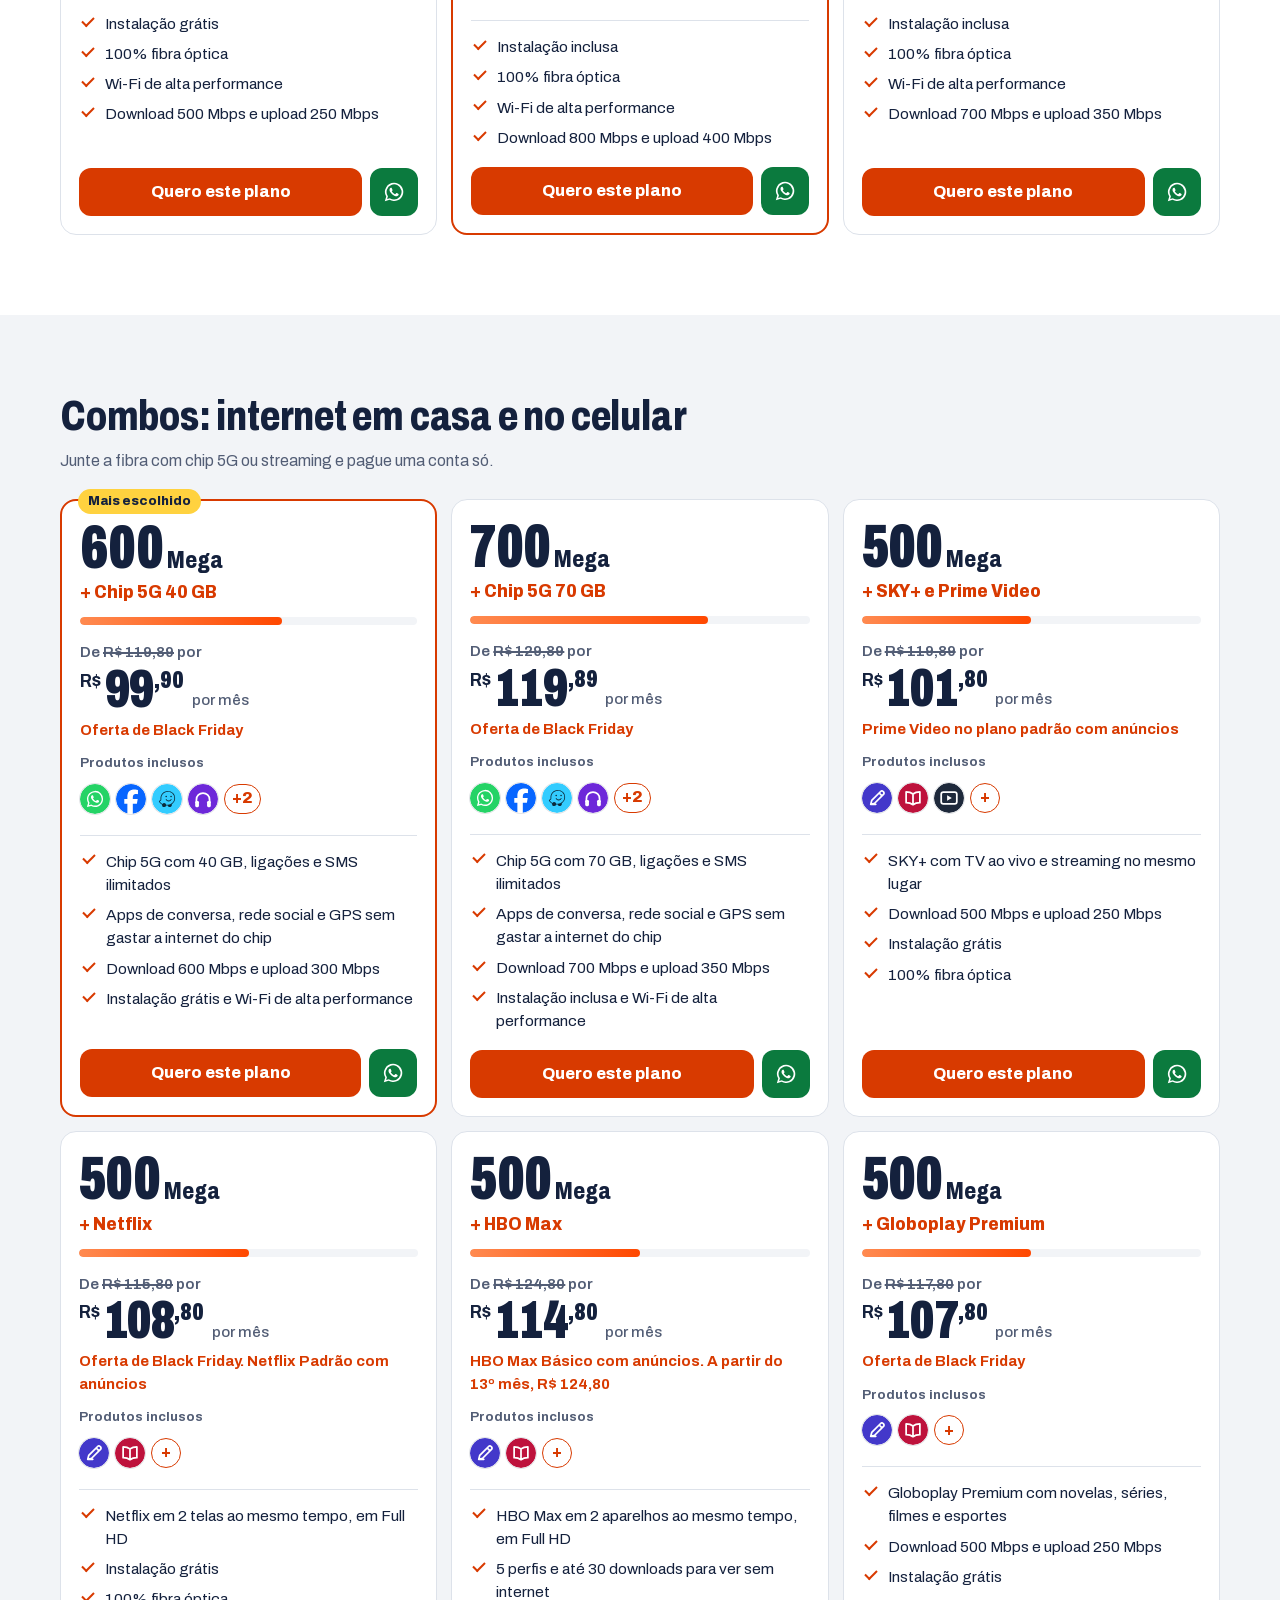
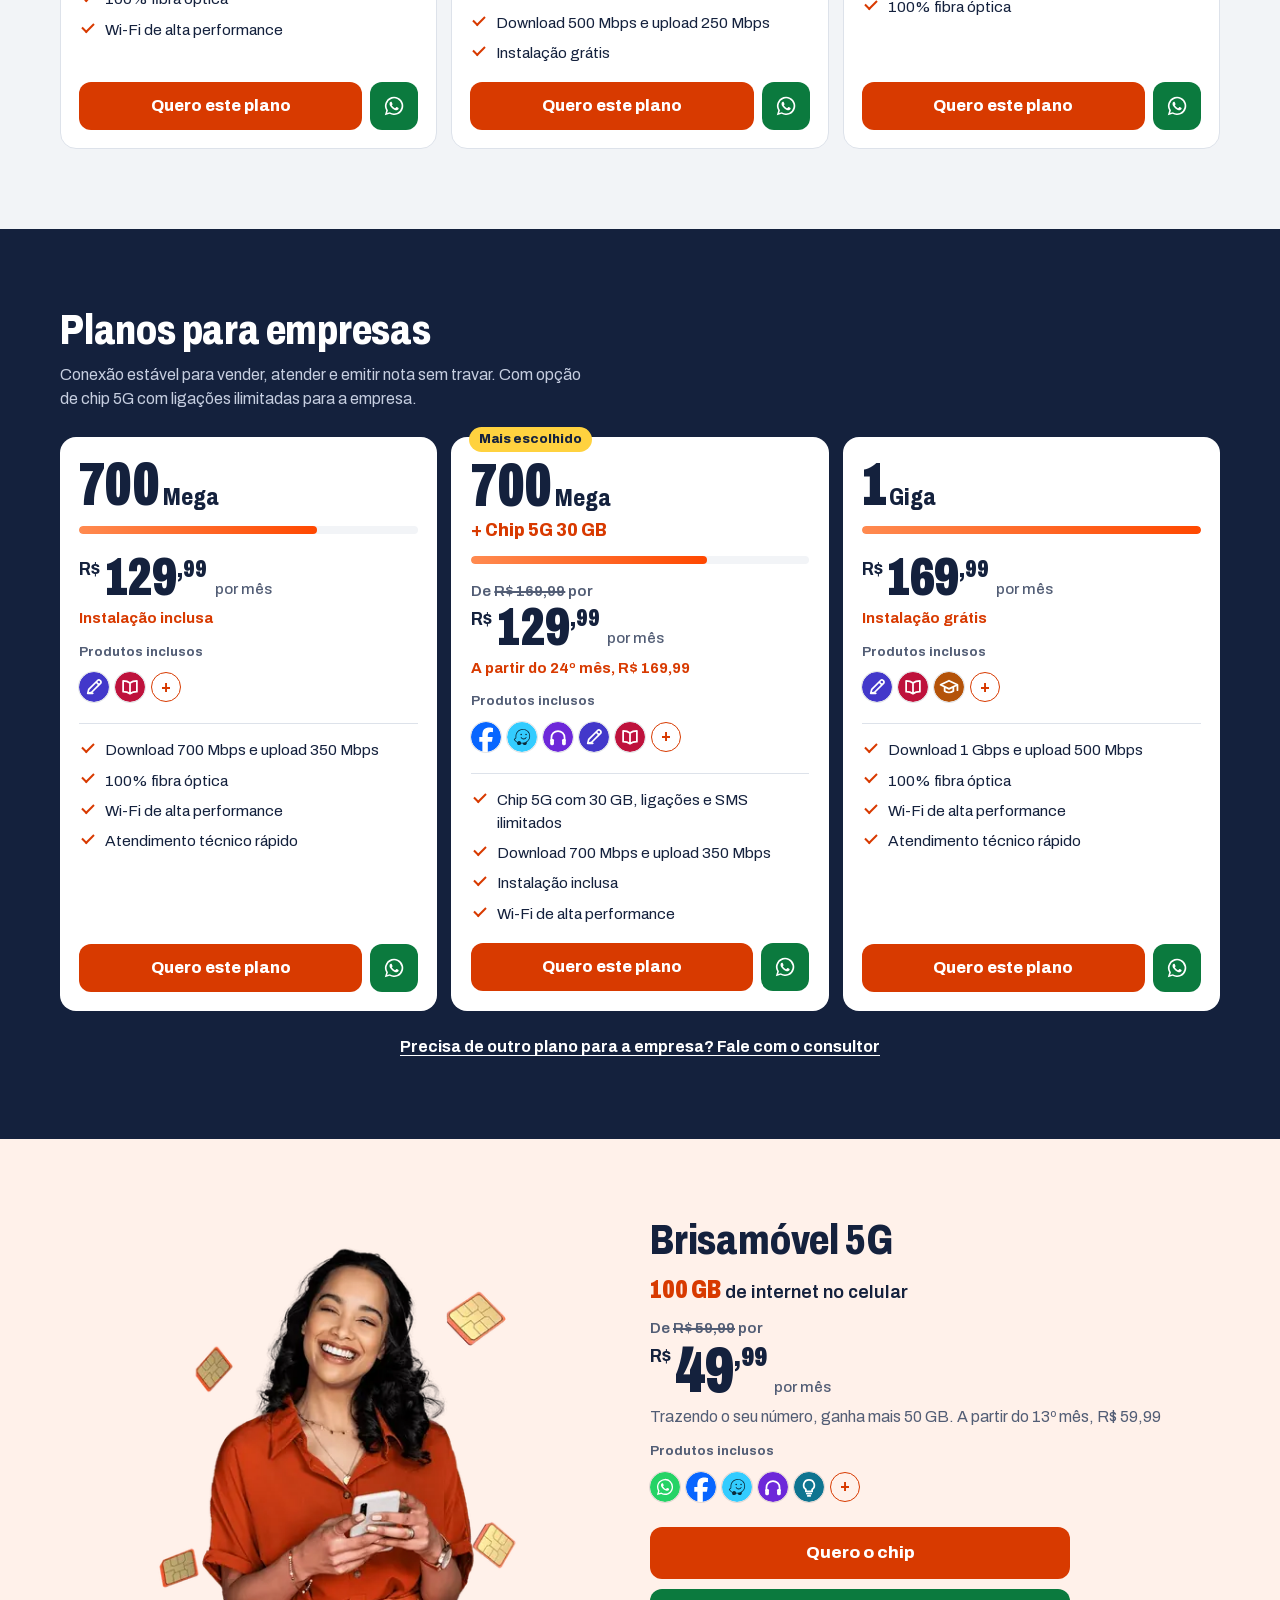
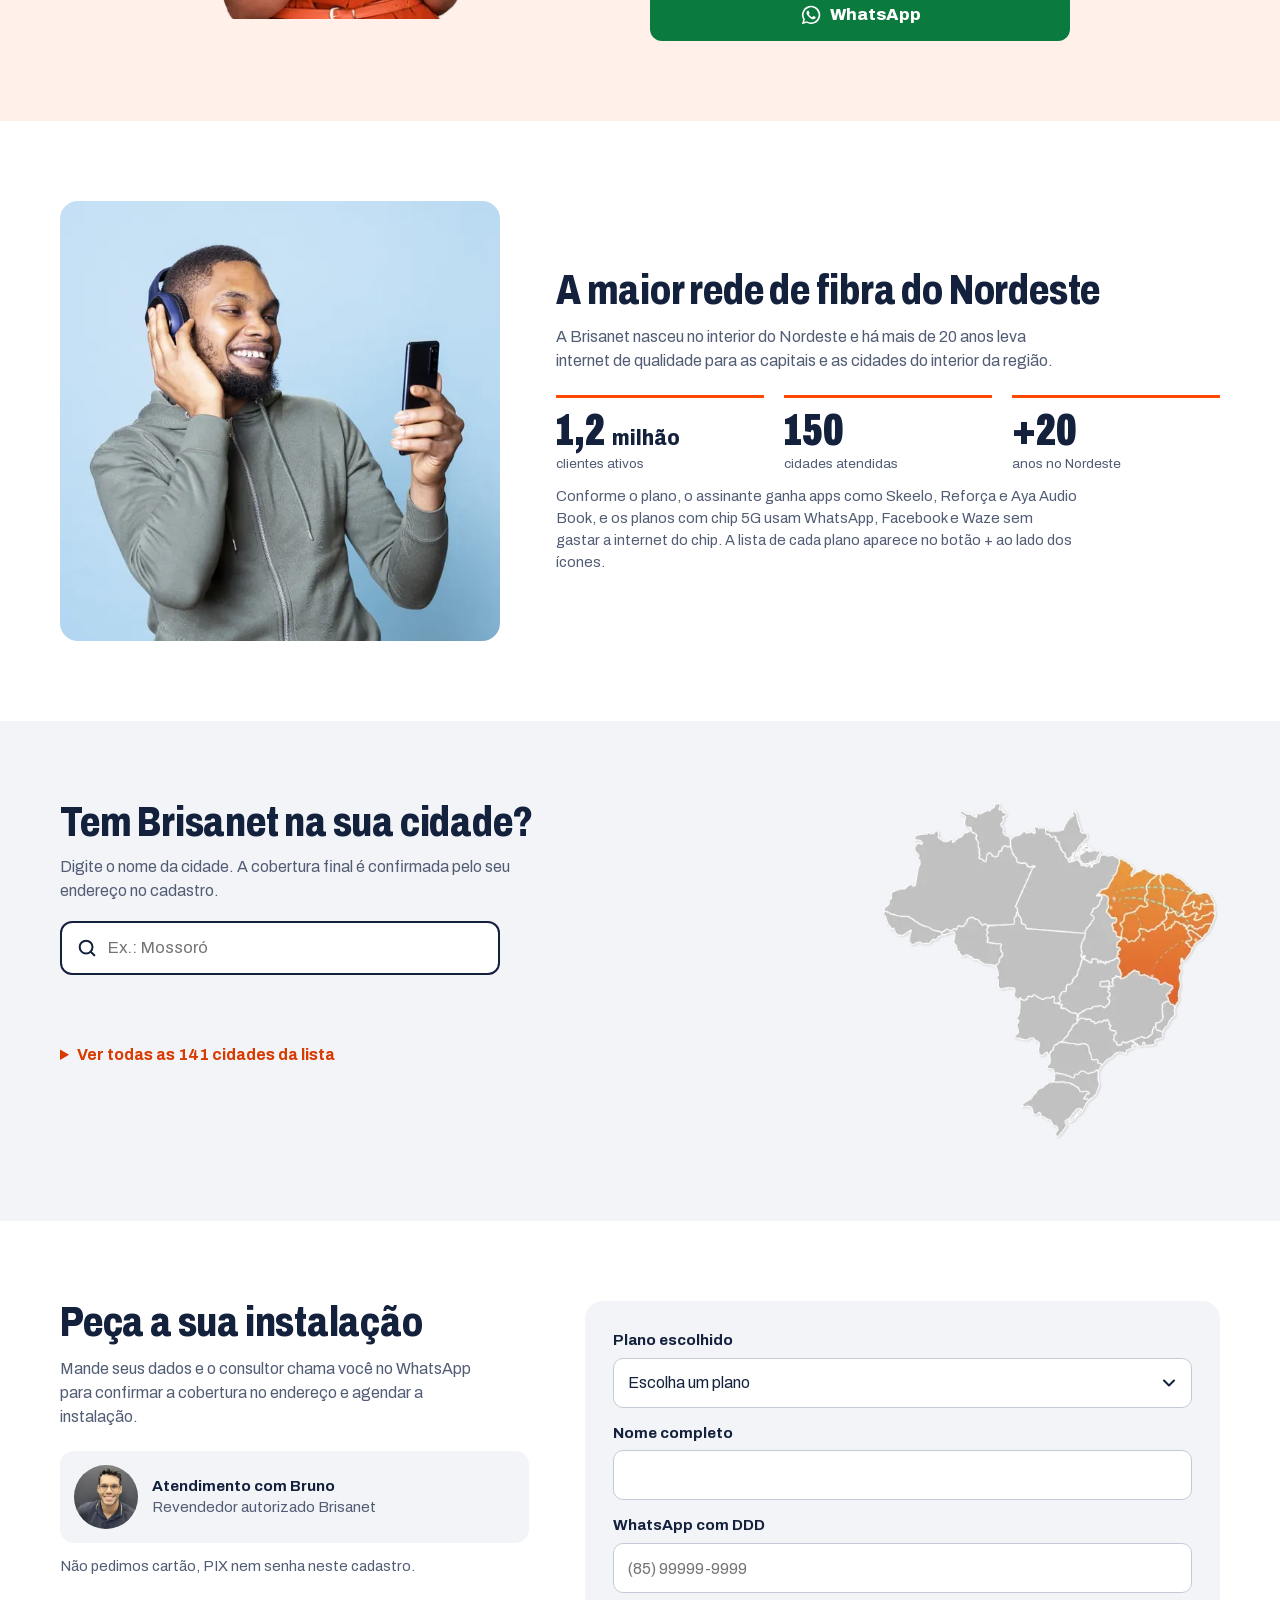
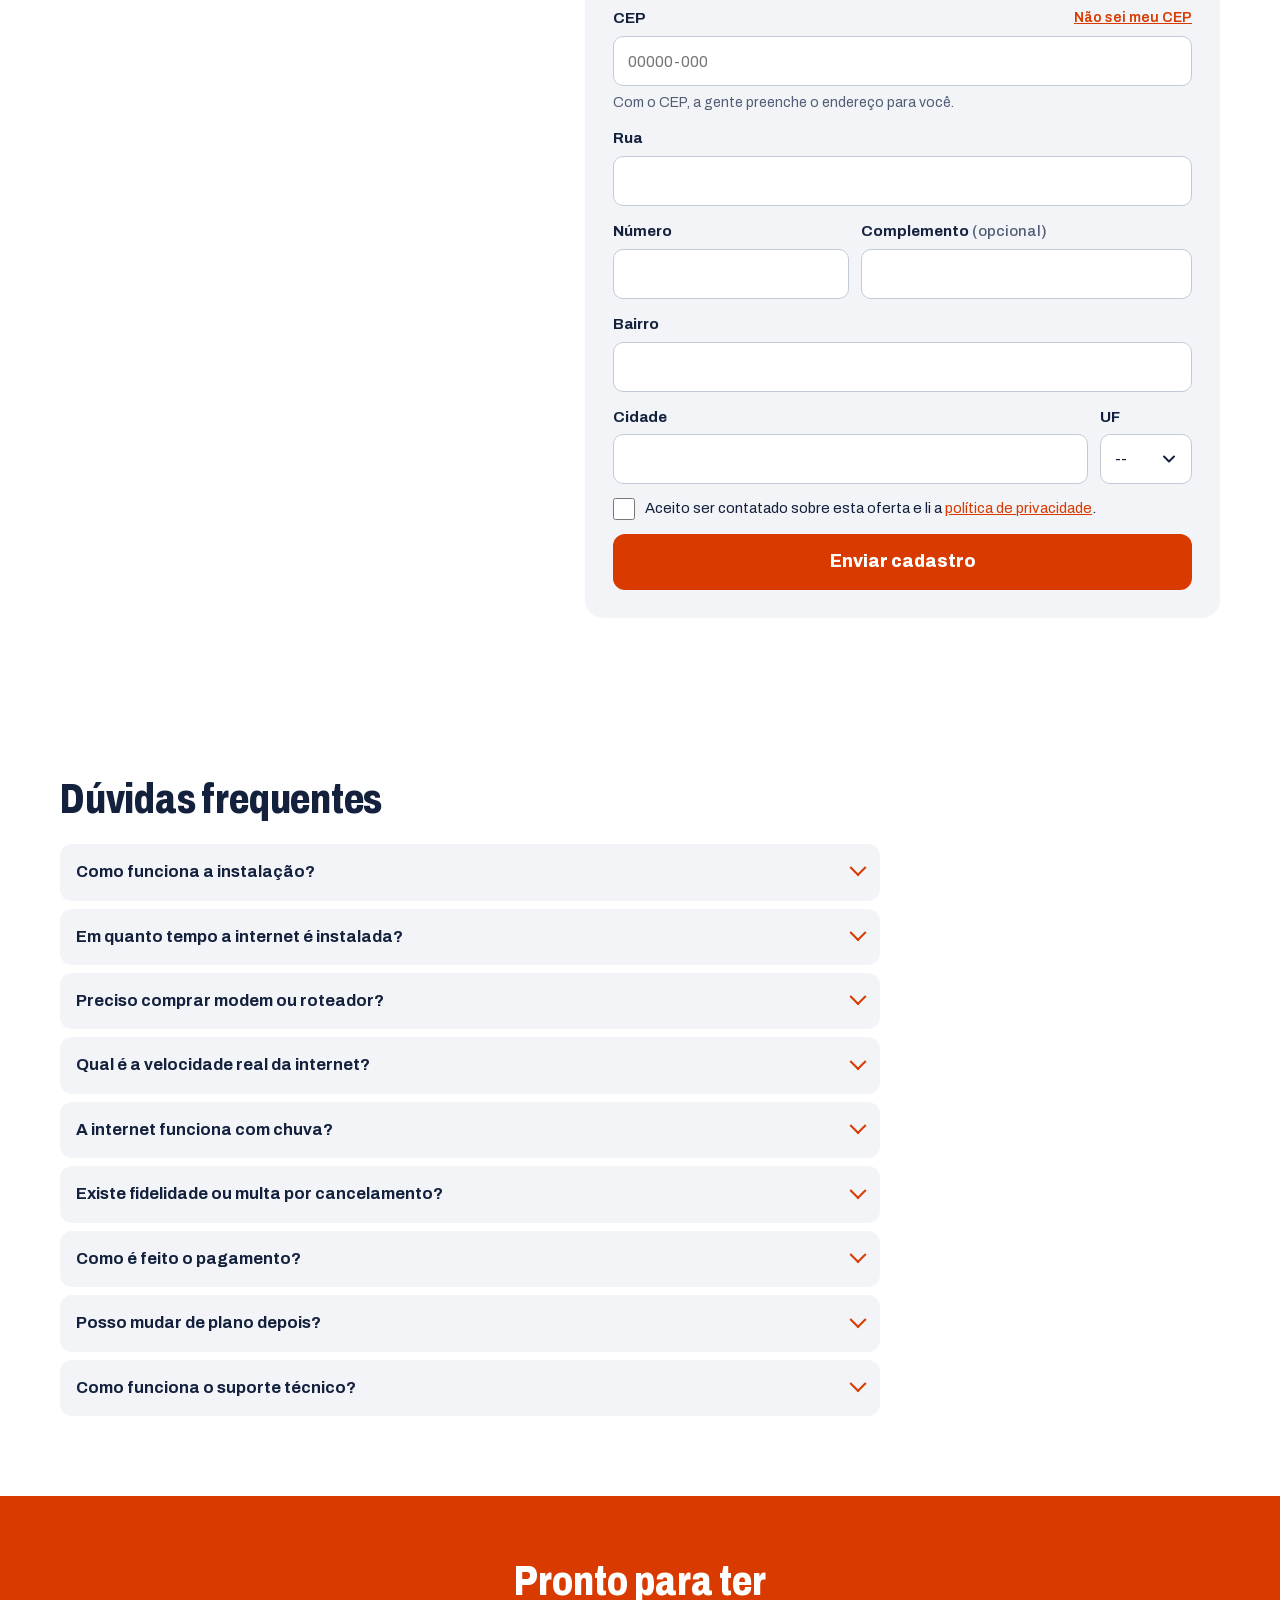
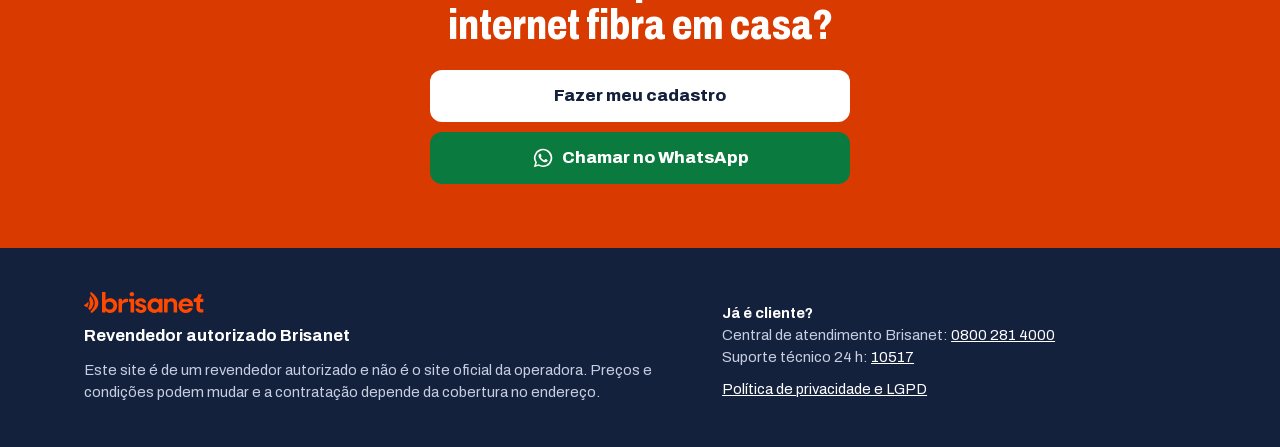
==== commit 1c99adbf: "Produtos inclusos com ícones, modal e planos atualizados" ====
--- a/index.html
+++ b/index.html
@@ -17,10 +17,11 @@
 <link rel="icon" href="favicon.ico">
 <link rel="preload" href="assets/fontes/archivo.woff2" as="font" type="font/woff2" crossorigin>
 <link rel="preload" href="planos.json" as="fetch" crossorigin>
-<link rel="stylesheet" href="assets/estilo.css?v=1">
+<link rel="stylesheet" href="assets/estilo.css?v=2">
 </head>
 <body>
 <a class="pular" href="#planos">Pular para os planos</a>
+<div class="aviso-previa" id="aviso-precos" hidden><p id="aviso-precos-txt"></p></div>
 
 <header class="topo">
   <div class="topo-in">
@@ -49,7 +50,7 @@
         <p class="hero-sub">Escolha a velocidade e veja o preço do mês:</p>
         <div class="seletor" role="radiogroup" aria-label="Velocidade do plano" id="seletor"></div>
         <div class="velocimetro" aria-live="polite">
-          <p class="numero"><span id="hero-num">350</span><span class="unidade" id="hero-uni">Mega</span></p>
+          <p class="numero"><span id="hero-num">800</span><span class="unidade" id="hero-uni">Mega</span></p>
           <svg class="fibra" viewBox="0 0 600 40" preserveAspectRatio="none" aria-hidden="true">
             <path class="base" pathLength="100" d="M0 30 C 120 30, 160 8, 300 8 S 480 30, 600 22"/>
             <path class="pulso" pathLength="100" d="M0 30 C 120 30, 160 8, 300 8 S 480 30, 600 22"/>
@@ -62,9 +63,11 @@
           <img src="[data-uri]" alt="Família brincando na sala de casa" width="950" height="717" fetchpriority="high">
         </picture>
         <div class="oferta" id="oferta">
-          <div class="oferta-topo"><p class="oferta-nome" id="oferta-nome">Internet 350 Mega</p><span class="selo" id="oferta-selo" hidden>Mais escolhido</span></div>
-          <p class="preco"><span class="rs">R$</span><span class="int" id="oferta-int">79</span><span class="cent" id="oferta-cent">,99</span><span class="mes">por mês</span></p>
+          <div class="oferta-topo"><p class="oferta-nome" id="oferta-nome">Internet 800 Mega</p><span class="selo" id="oferta-selo" hidden>Mais escolhido</span></div>
+          <p class="preco-de" id="oferta-de" hidden></p>
+          <p class="preco"><span class="rs">R$</span><span class="int" id="oferta-int">89</span><span class="cent" id="oferta-cent">,90</span><span class="mes">por mês</span></p>
           <p class="oferta-obs" id="oferta-obs"></p>
+          <div id="oferta-apps"></div>
           <ul class="oferta-itens" id="oferta-itens"></ul>
           <div class="oferta-acoes">
             <a class="btn btn-principal js-quero" id="oferta-quero" href="#cadastro">Quero este plano</a>
@@ -103,7 +106,7 @@
   <section class="secao secao-tinta" id="empresas" aria-labelledby="empresas-titulo">
     <div class="cabeca">
       <h2 id="empresas-titulo">Planos para empresas</h2>
-      <p>Conexão estável para vender, atender e emitir nota sem travar. Com opção de telefone fixo para a empresa.</p>
+      <p>Conexão estável para vender, atender e emitir nota sem travar. Com opção de chip 5G com ligações ilimitadas para a empresa.</p>
     </div>
     <div class="grade-planos" data-categoria="empresarial"></div>
     <p class="nota-centro"><a class="link-claro js-wa" data-msg="Olá! Tenho uma empresa e quero falar sobre outro plano empresarial." href="#cadastro">Precisa de outro plano para a empresa? Fale com o consultor</a></p>
@@ -116,10 +119,12 @@
         <img src="assets/img/chip-420.webp" alt="Mulher sorrindo com o celular na mão" width="640" height="607" loading="lazy" decoding="async">
       </picture>
       <div class="chip-texto">
-        <h2 id="chip-titulo">Brisa Chip 5G</h2>
+        <h2 id="chip-titulo">Brisamóvel 5G</h2>
         <p class="chip-gb"><span id="chip-gb">100 GB</span> de internet no celular</p>
+        <p class="preco-de" id="chip-de" hidden></p>
         <p class="preco preco-escuro"><span class="rs">R$</span><span class="int" id="chip-int">49</span><span class="cent" id="chip-cent">,99</span><span class="mes">por mês</span></p>
         <p id="chip-obs" class="chip-obs"></p>
+        <div id="chip-apps"></div>
         <div class="oferta-acoes">
           <a class="btn btn-principal js-quero" id="chip-quero" href="#cadastro">Quero o chip</a>
           <a class="btn btn-wa js-wa" id="chip-wa" href="#cadastro"><svg aria-hidden="true" viewBox="0 0 24 24"><use href="#i-wa"/></svg>WhatsApp</a>
@@ -139,7 +144,7 @@
           <div><dt>cidades atendidas</dt><dd>150</dd></div>
           <div><dt>anos no Nordeste</dt><dd>+20</dd></div>
         </dl>
-        <p class="nota">Assinantes têm acesso a apps de conteúdo como AYA, Skeelo, Reforça, Taplingo e Brisamusic, conforme o plano.</p>
+        <p class="nota">Conforme o plano, o assinante ganha apps como Skeelo, Reforça e Aya Audio Book, e os planos com chip 5G usam WhatsApp, Facebook e Waze sem gastar a internet do chip. A lista de cada plano aparece no botão + ao lado dos ícones.</p>
       </div>
     </div>
   </section>
@@ -282,6 +287,19 @@
   <a class="btn btn-wa js-wa" data-msg="Olá! Vim pelo site de ofertas e quero contratar internet fibra." href="#cadastro" tabindex="-1" aria-label="WhatsApp"><svg aria-hidden="true" viewBox="0 0 24 24"><use href="#i-wa"/></svg>WhatsApp</a>
 </div>
 
+<dialog class="modal" id="modal-apps" aria-labelledby="modal-apps-tit">
+  <div class="modal-caixa">
+    <div class="modal-topo">
+      <div>
+        <h2 id="modal-apps-tit">Produtos inclusos</h2>
+        <p class="modal-plano" id="modal-apps-plano"></p>
+      </div>
+      <button type="button" class="modal-fechar" aria-label="Fechar"><svg aria-hidden="true" viewBox="0 0 24 24"><path fill="none" stroke="currentColor" stroke-width="2.4" stroke-linecap="round" d="M6 6l12 12M18 6 6 18"/></svg></button>
+    </div>
+    <div class="modal-corpo"><ul class="modal-lista" id="modal-apps-lista"></ul></div>
+  </div>
+</dialog>
+
 <svg width="0" height="0" style="position:absolute" aria-hidden="true">
   <symbol id="i-wa" viewBox="0 0 24 24"><path fill="currentColor" d="M12.04 2a9.9 9.9 0 0 0-8.5 14.98L2 22l5.16-1.5A9.93 9.93 0 1 0 12.04 2Zm0 18.1a8.17 8.17 0 0 1-4.17-1.14l-.3-.18-3.06.89.9-2.98-.2-.31a8.2 8.2 0 1 1 6.83 3.72Zm4.5-6.13c-.25-.12-1.46-.72-1.68-.8-.23-.08-.39-.12-.55.12-.17.25-.64.8-.78.97-.15.16-.29.18-.54.06a6.7 6.7 0 0 1-3.32-2.9c-.25-.43.25-.4.72-1.33.08-.17.04-.31-.02-.43-.06-.12-.55-1.33-.76-1.82-.2-.48-.4-.41-.55-.42h-.47a.9.9 0 0 0-.65.3 2.74 2.74 0 0 0-.85 2.03 4.76 4.76 0 0 0 1 2.53 10.9 10.9 0 0 0 4.17 3.68c1.55.67 2.16.73 2.94.61.47-.07 1.46-.6 1.66-1.17.2-.58.2-1.07.15-1.17-.06-.1-.22-.17-.47-.29Z"/></symbol>
   <symbol id="i-casa" viewBox="0 0 24 24"><path fill="none" stroke="currentColor" stroke-width="1.8" stroke-linejoin="round" d="M3 11 12 4l9 7v9h-6v-6H9v6H3z"/></symbol>
@@ -291,6 +309,6 @@
   <symbol id="i-ok" viewBox="0 0 24 24"><circle cx="12" cy="12" r="10" fill="currentColor"/><path fill="none" stroke="#fff" stroke-width="2.2" stroke-linecap="round" stroke-linejoin="round" d="m7.5 12.5 3 3 6-6.5"/></symbol>
 </svg>
 <noscript><p class="sem-js">Ative o JavaScript para ver os preços, ou chame no WhatsApp pelo número do anúncio.</p></noscript>
-<script src="assets/app.js?v=1" defer></script>
+<script src="assets/app.js?v=2" defer></script>
 </body>
 </html>
--- a/assets/estilo.css
+++ b/assets/estilo.css
@@ -57,7 +57,7 @@
 .hero-in{max-width:var(--largura);margin:0 auto;display:grid;gap:22px}
 .hero h1{font-size:clamp(1.9rem,1.2rem + 3.2vw,3.3rem);font-weight:800;font-stretch:76%;letter-spacing:-.01em;max-width:17ch}
 .hero-sub{color:#c6cee0;margin:16px 0 10px;font-size:1rem}
-.seletor{display:grid;grid-template-columns:repeat(4,1fr);gap:4px;background:rgba(255,255,255,.07);padding:4px;border-radius:14px;max-width:460px}
+.seletor{display:grid;grid-template-columns:repeat(var(--n,4),1fr);gap:4px;background:rgba(255,255,255,.07);padding:4px;border-radius:14px;max-width:460px}
 .seletor button{background:transparent;color:#fff;border:0;border-radius:10px;padding:9px 2px 8px;cursor:pointer;font-weight:800;font-stretch:80%;font-size:1.3rem;line-height:1}
 .seletor button small{display:block;font-size:.74rem;font-weight:600;font-stretch:100%;color:#a9b3ca;margin-top:3px}
 .seletor button[aria-checked="true"]{background:#fff;color:var(--tinta)}
@@ -90,6 +90,47 @@
 .preco .int{font-size:4rem;letter-spacing:-.02em}
 .preco .cent{font-size:1.7rem;margin-top:.32rem}
 .preco .mes{align-self:flex-end;margin:0 0 .5rem .45rem;font-size:.95rem;font-weight:500;font-stretch:100%;color:var(--suave)}
+
+/* preço "de/por" */
+.preco-de{margin-top:10px;font-size:.95rem;font-weight:600;color:var(--suave);line-height:1.2}
+.preco-de s{text-decoration-thickness:1.5px}
+.preco-de+.preco,.plano .preco-de+.preco{margin-top:2px}
+.plano .preco-de{margin-top:14px}
+
+/* produtos inclusos (ícones dos apps) */
+.apps{margin-top:12px}
+.apps-tit{font-size:.82rem;font-weight:700;color:var(--suave)}
+.apps-btn{display:flex;flex-wrap:wrap;align-items:center;gap:6px;min-height:44px;margin:4px 0 0 -4px;padding:4px;background:none;border:0;border-radius:999px;cursor:pointer}
+.apps-btn img{width:30px;height:30px;flex:none;border-radius:50%;box-shadow:0 0 0 1px rgba(20,33,61,.12)}
+.apps-mais{display:inline-flex;align-items:center;justify-content:center;min-width:30px;height:30px;padding:0 7px;border:1.5px solid var(--laranja-botao);border-radius:999px;color:var(--laranja-botao);font-weight:800;font-size:1.05rem;line-height:1;transition:background-color .15s,color .15s}
+.apps-btn:hover .apps-mais{background:var(--laranja-botao);color:#fff}
+
+/* janela "Produtos inclusos" */
+.modal{width:min(440px,calc(100% - 32px));max-height:min(85vh,640px);padding:0;border:0;border-radius:18px;background:#fff;color:var(--tinta);box-shadow:0 30px 60px -20px rgba(0,0,0,.55);overflow:hidden}
+.modal[open]{display:flex;flex-direction:column}
+.modal::backdrop{background:rgba(10,18,36,.62)}
+.modal-caixa{display:flex;flex-direction:column;flex:1 1 auto;min-height:0}
+.modal-topo{display:flex;justify-content:space-between;align-items:flex-start;gap:12px;padding:20px 20px 14px;border-bottom:1px solid var(--linha)}
+.modal-topo h2{font-size:1.55rem;font-weight:800;font-stretch:80%}
+.modal-plano{margin-top:4px;color:var(--suave);font-size:.93rem;line-height:1.3}
+.modal-fechar{flex:none;display:grid;place-items:center;width:44px;height:44px;margin:-8px -8px 0 0;border:0;border-radius:50%;background:var(--nevoa);color:var(--tinta);cursor:pointer}
+.modal-fechar:hover{background:var(--linha)}
+.modal-fechar svg{width:22px;height:22px}
+.modal-corpo{flex:1 1 auto;min-height:0;overflow-y:auto;overscroll-behavior:contain;padding:2px 20px 10px}
+.modal-lista{list-style:none;margin:0;padding:0}
+.modal-lista li{display:flex;align-items:flex-start;gap:14px;padding:14px 0;border-bottom:1px solid var(--linha)}
+.modal-lista li:last-child{border-bottom:0}
+.modal-lista img{width:44px;height:44px;flex:none;border-radius:50%;box-shadow:0 0 0 1px rgba(20,33,61,.12)}
+.modal-lista b{display:block;font-size:1.02rem;line-height:1.25}
+.modal-lista p{margin-top:3px;color:var(--suave);font-size:.93rem;line-height:1.4}
+.modal[open]{animation:surge .18s ease-out}
+@keyframes surge{from{opacity:0;transform:translateY(8px)}to{opacity:1;transform:none}}
+@media (prefers-reduced-motion:reduce){.modal[open]{animation:none}}
+html:has(.modal[open]){overflow:hidden}
+
+/* aviso da prévia */
+.aviso-previa{background:var(--amarelo);color:var(--tinta);font-size:.9rem;font-weight:600;line-height:1.35}
+.aviso-previa p{max-width:var(--largura);margin:0 auto;padding:8px 16px}
 
 .itens{list-style:none;margin:12px 0 0;padding:0;display:grid;gap:7px;font-size:.97rem}
 .itens li{position:relative;padding-left:26px}
@@ -269,6 +310,7 @@
   .secao{padding:80px 24px}
   .grade-planos[data-n="3"]{grid-template-columns:repeat(3,1fr)}
   .grade-planos[data-n="4"]{grid-template-columns:repeat(4,1fr)}
+  .grade-planos[data-n="5"],.grade-planos[data-n="6"]{grid-template-columns:repeat(3,1fr)}
   .porque-in{grid-template-columns:440px 1fr;gap:56px}
   .cidades-in{grid-template-columns:1fr 340px;gap:56px}
   .mapa{max-width:340px}
